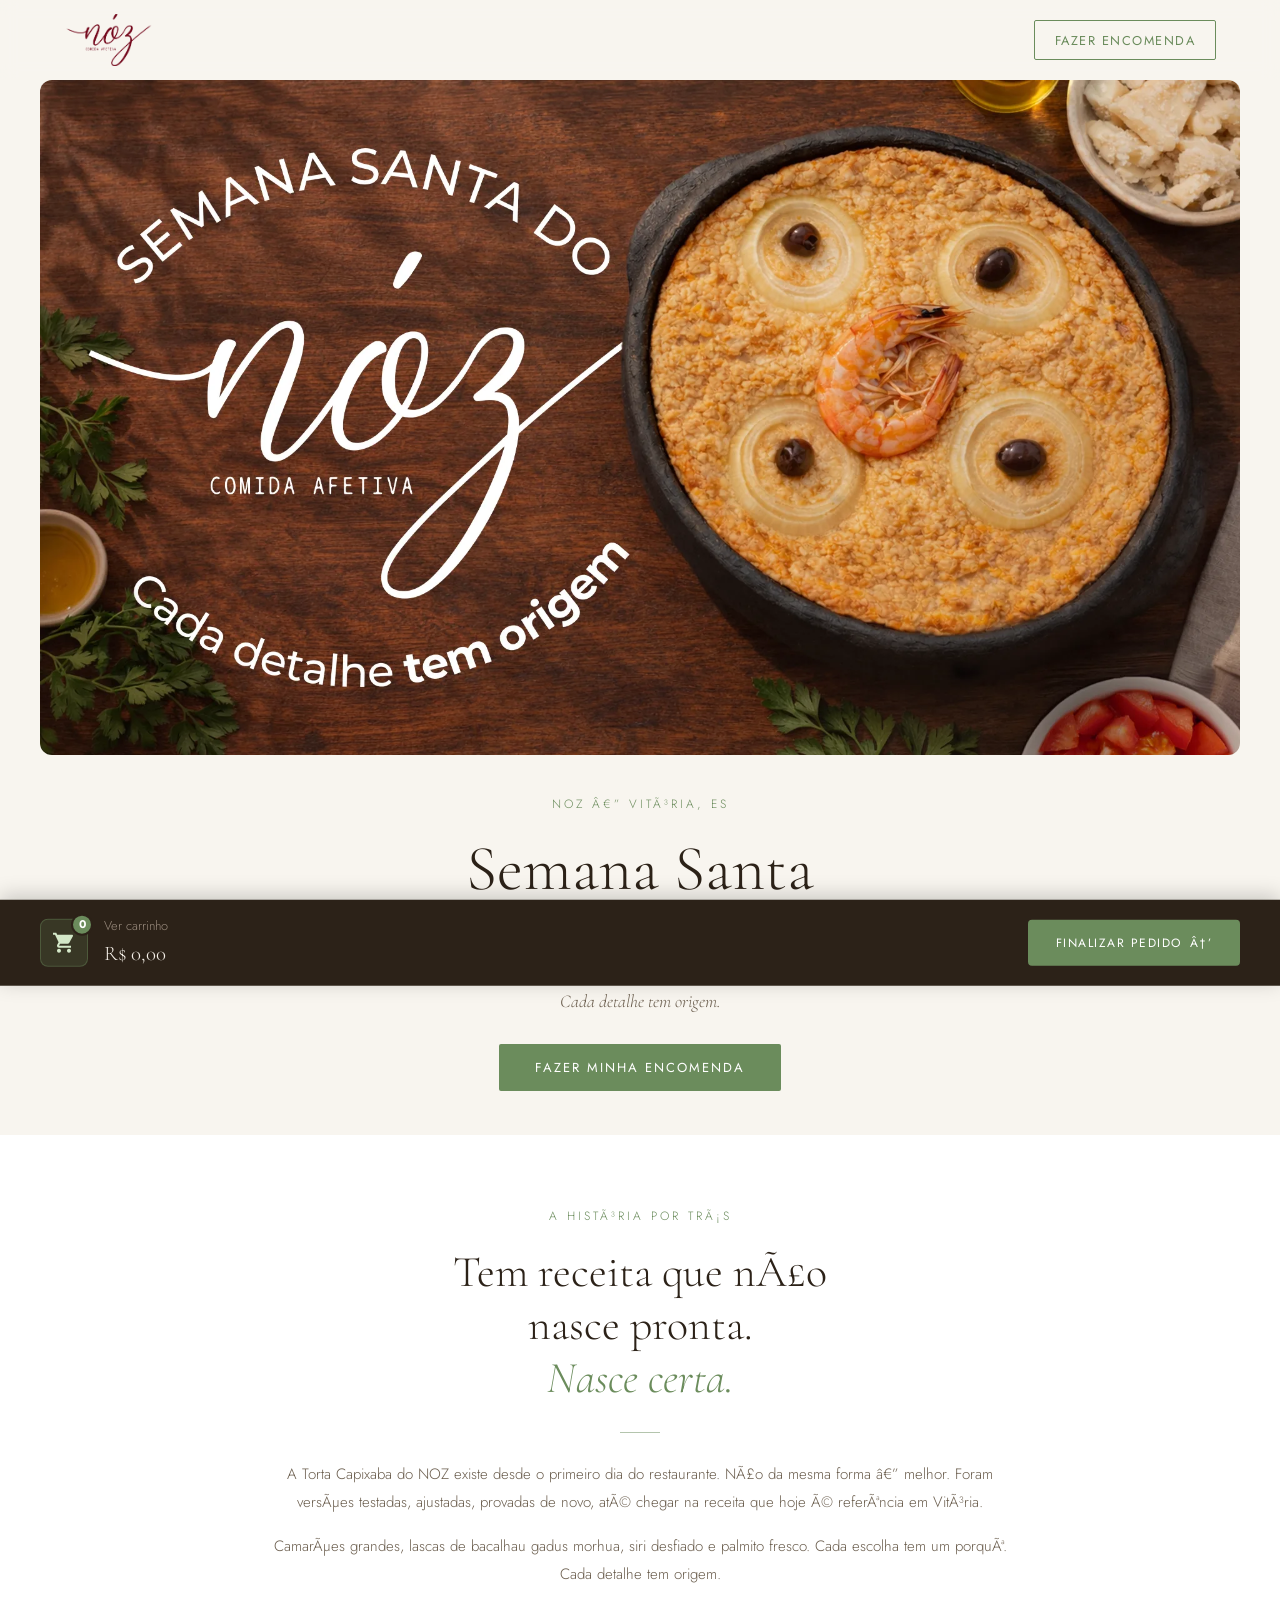
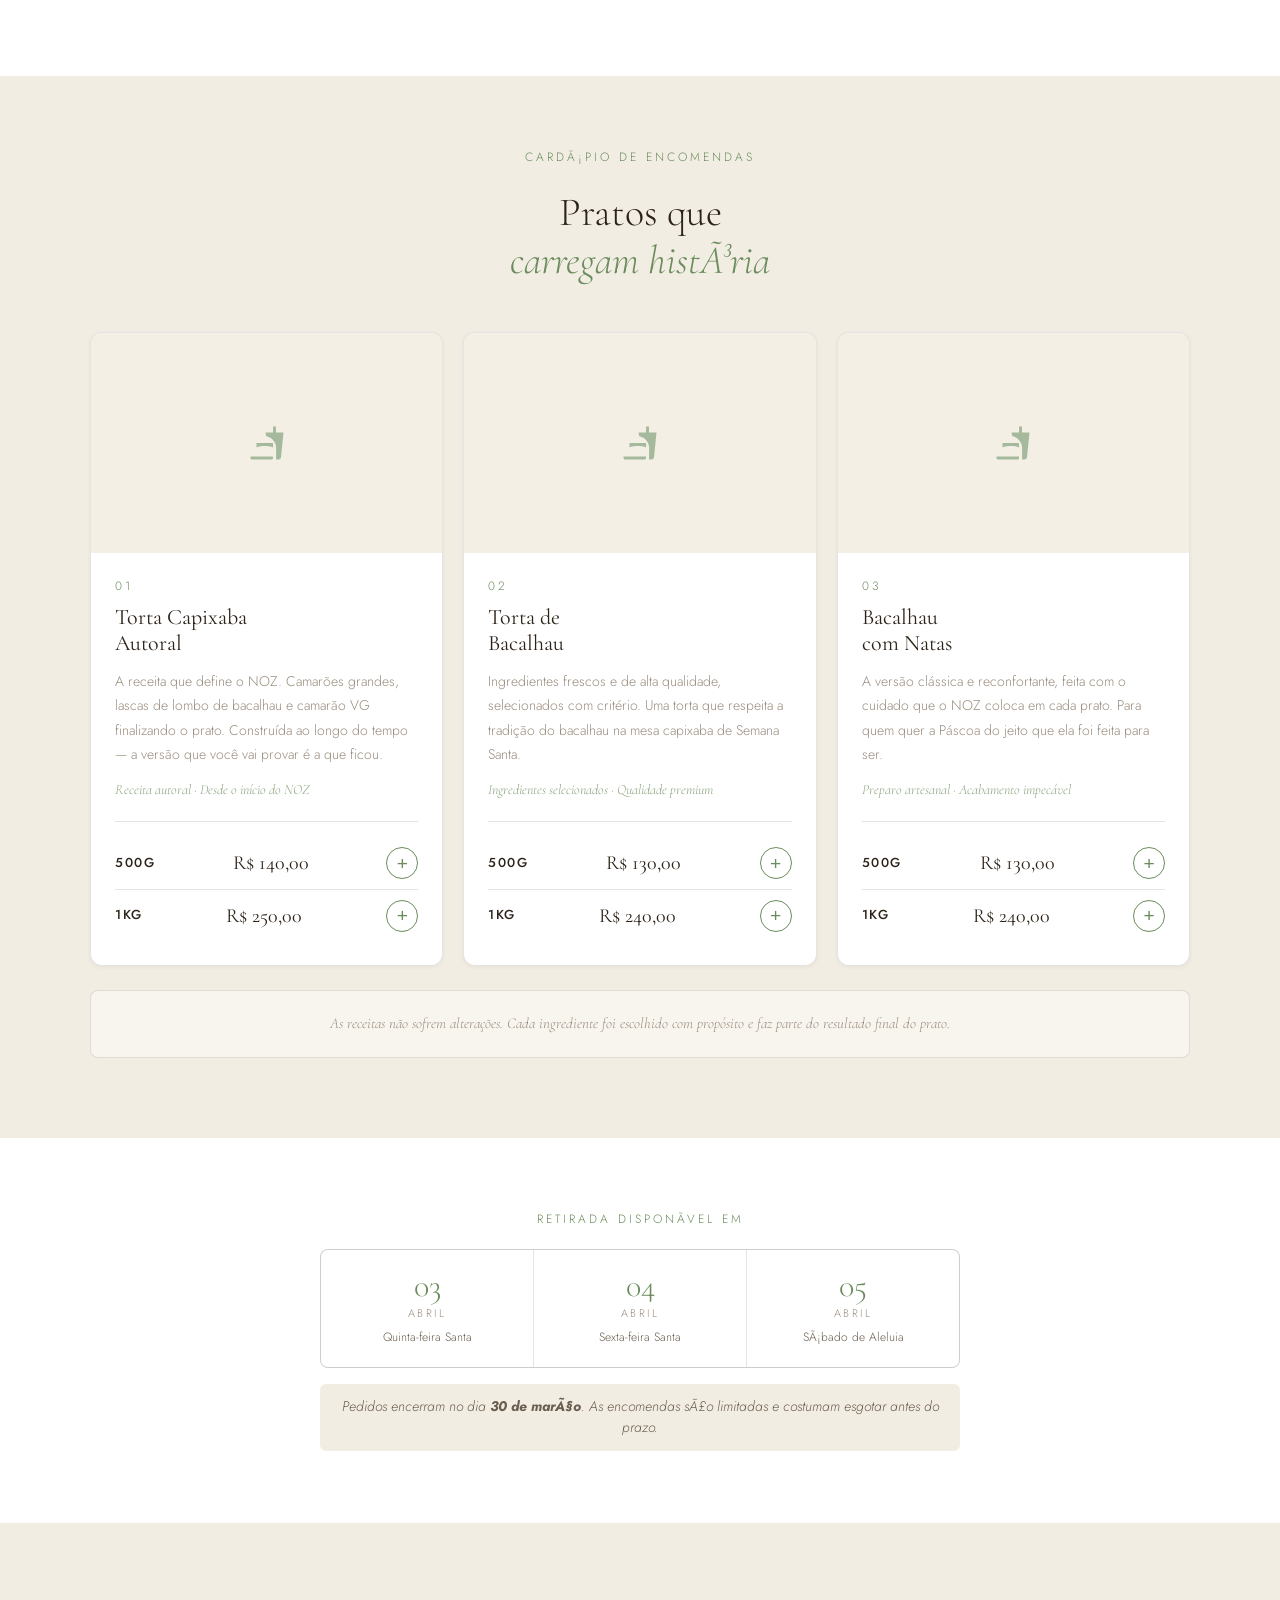
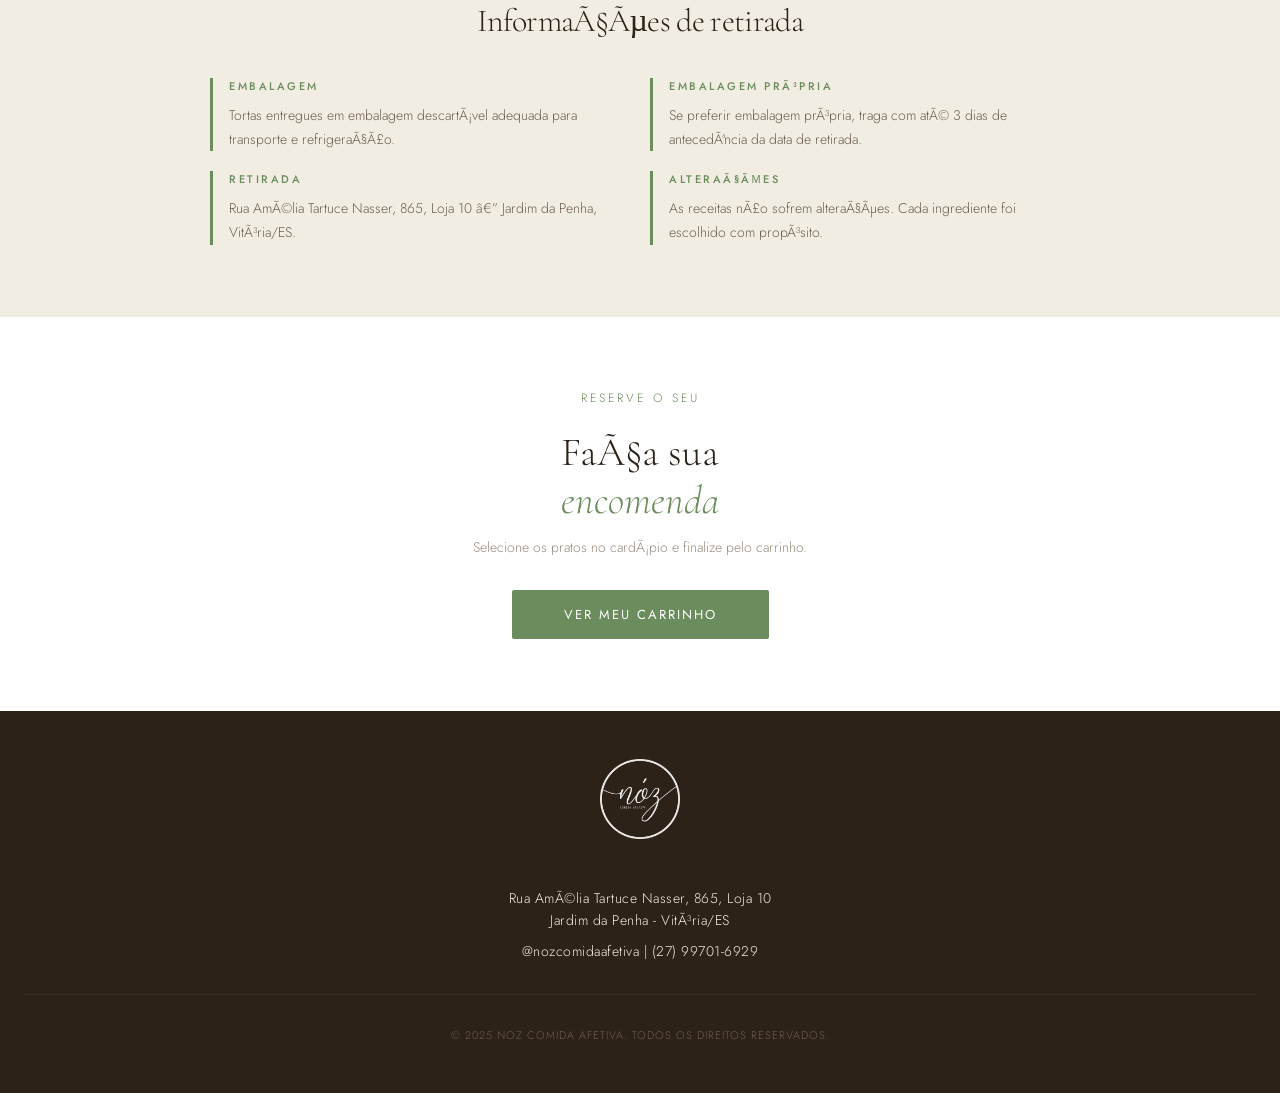
==== index.html @ f1eadc00 "style: amplia logo do rodapé e adiciona link pro whatsapp" ====
<!DOCTYPE html>
<html lang="pt-BR">

<head>
  <!-- Google Tag Manager -->
  <script>(function (w, d, s, l, i) {
      w[l] = w[l] || []; w[l].push({
        'gtm.start':
          new Date().getTime(), event: 'gtm.js'
      }); var f = d.getElementsByTagName(s)[0],
        j = d.createElement(s), dl = l != 'dataLayer' ? '&l=' + l : ''; j.async = true; j.src =
          'https://www.googletagmanager.com/gtm.js?id=' + i + dl; f.parentNode.insertBefore(j, f);
    })(window, document, 'script', 'dataLayer', 'GTM-M2TM3LP9');</script>
  <!-- End Google Tag Manager -->

  <!-- Google tag (gtag.js) -->
  <script async src="https://www.googletagmanager.com/gtag/js?id=G-BR3YMR3MLD"></script>
  <script>
    window.dataLayer = window.dataLayer || [];
    function gtag() { dataLayer.push(arguments); }
    gtag('js', new Date());

    gtag('config', 'G-BR3YMR3MLD');
  </script>

  <!-- Meta Pixel Code -->
  <script>
    !function (f, b, e, v, n, t, s) {
      if (f.fbq) return; n = f.fbq = function () {
        n.callMethod ?
          n.callMethod.apply(n, arguments) : n.queue.push(arguments)
      };
      if (!f._fbq) f._fbq = n; n.push = n; n.loaded = !0; n.version = '2.0';
      n.queue = []; t = b.createElement(e); t.async = !0;
      t.src = v; s = b.getElementsByTagName(e)[0];
      s.parentNode.insertBefore(t, s)
    }(window, document, 'script',
      'https://connect.facebook.net/en_US/fbevents.js');
    fbq('init', '1549972042823192');
    fbq('track', 'PageView');
  </script>
  <noscript><img height="1" width="1" style="display:none"
      src="https://www.facebook.com/tr?id=1549972042823192&ev=PageView&noscript=1" /></noscript>
  <!-- End Meta Pixel Code -->

  <meta charset="UTF-8">
  <meta name="viewport" content="width=device-width, initial-scale=1.0">
  <!-- Open Graph -->
  <meta property="og:title" content="Semana Santa 2026 | Noz Comida Afetiva">
  <meta property="og:description"
    content="Cada detalhe tem origem. Encomende os pratos de Semana Santa do NOZ. Retirada de 03 a 05 de abril.">
  <meta property="og:type" content="website">
  <!-- Favicon -->
  <link rel="icon" type="image/png" href="imagens/favicon.png">

  <!-- Google Fonts -->
  <link rel="preconnect" href="https://fonts.googleapis.com">
  <link rel="preconnect" href="https://fonts.gstatic.com" crossorigin>
  <link
    href="https://fonts.googleapis.com/css2?family=Cormorant+Garamond:ital,wght@0,300;0,400;0,500;1,300;1,400&family=Jost:wght@300;400;500&display=swap"
    rel="stylesheet">

  <!-- Styles -->
  <link rel="stylesheet" href="css/styles.css?v=20260225-2">
</head>

<body>
  <!-- Google Tag Manager (noscript) -->
  <noscript><iframe src="https://www.googletagmanager.com/ns.html?id=GTM-M2TM3LP9" height="0" width="0"
      style="display:none;visibility:hidden"></iframe></noscript>
  <!-- End Google Tag Manager (noscript) -->

  <!-- ============================================
       PÁGINA PRINCIPAL
  ============================================ -->
  <div id="mainPage">
    <!-- Header -->
    <header class="header">
      <div class="header-content">
        <img src="imagens/logo-noz-vinho.png" alt="Noz Comida Afetiva" class="logo-header">
        <button class="header-cta" onclick="smartCta()">Fazer encomenda</button>
      </div>
    </header>

    <!-- Hero -->
    <section class="hero">
      <div class="hero-inner">
        <div class="hero-bg"></div>
      </div>
    </section>

    <!-- Intro -->
    <section class="section-intro">
      <div class="section-intro-inner">
        <span class="section-label">NOZ — Vitória, ES</span>
        <h1 class="intro-title">Semana Santa<br><em>no Noz.</em></h1>
        <p class="intro-sub">Cada detalhe tem origem.</p>
        <button class="intro-cta" onclick="smartCta()">Fazer minha encomenda</button>
      </div>
    </section>

    <!-- Origem -->
    <section class="section-origem">
      <div class="section-origem-inner">
        <span class="section-label">A história por trás</span>
        <h2>Tem receita que não<br>nasce pronta.<br><em>Nasce certa.</em></h2>
        <div class="divider"></div>
        <p>A Torta Capixaba do NOZ existe desde o primeiro dia do restaurante. Não da mesma forma — melhor. Foram
          versões testadas, ajustadas, provadas de novo, até chegar na receita que hoje é referência em Vitória.</p>
        <p>Camarões grandes, lascas de bacalhau gadus morhua, siri desfiado e palmito fresco. Cada escolha tem um
          porquê. Cada detalhe tem origem.</p>
      </div>
    </section>

    <!-- Cardápio -->
    <section id="section-cardapio" class="section-cardapio">
      <div class="cardapio-header">
        <span class="section-label">Cardápio de encomendas</span>
        <h2>Pratos que<br><em>carregam história</em></h2>
      </div>
      <div id="cardapio">
        <!-- Conteúdo gerado via JavaScript -->
      </div>
    </section>

    <!-- Carrinho Flutuante -->
    <div class="cart-float" id="cartFloat">
      <div class="cart-float-content">
        <div class="cart-info">
          <div class="cart-icon">
            <svg xmlns="http://www.w3.org/2000/svg" viewBox="0 0 24 24">
              <path
                d="M7 18c-1.1 0-1.99.9-1.99 2S5.9 22 7 22s2-.9 2-2-.9-2-2-2zM1 2v2h2l3.6 7.59-1.35 2.45c-.16.28-.25.61-.25.96 0 1.1.9 2 2 2h12v-2H7.42c-.14 0-.25-.11-.25-.25l.03-.12.9-1.63h7.45c.75 0 1.41-.41 1.75-1.03l3.58-6.49c.08-.14.12-.31.12-.48 0-.55-.45-1-1-1H5.21l-.94-2H1zm16 16c-1.1 0-1.99.9-1.99 2s.89 2 1.99 2 2-.9 2-2-.9-2-2-2z" />
            </svg>
            <span class="cart-badge" id="cartCount">0</span>
          </div>
          <div class="cart-details">
            <small>Ver carrinho</small>
            <strong id="cartTotal">R$ 0,00</strong>
          </div>
        </div>
        <button class="cart-btn" onclick="openCart()">
          Finalizar pedido
          <span>→</span>
        </button>
      </div>
    </div>

    <!-- Datas -->
    <section class="section-datas">
      <div class="section-datas-inner">
        <span class="section-label">Retirada disponível em</span>
        <div class="datas-grid">
          <div class="data-item">
            <span class="data-dia">03</span>
            <span class="data-mes">Abril</span>
            <span class="data-nome">Quinta-feira Santa</span>
          </div>
          <div class="data-item">
            <span class="data-dia">04</span>
            <span class="data-mes">Abril</span>
            <span class="data-nome">Sexta-feira Santa</span>
          </div>
          <div class="data-item">
            <span class="data-dia">05</span>
            <span class="data-mes">Abril</span>
            <span class="data-nome">Sábado de Aleluia</span>
          </div>
        </div>
        <div class="escassez-box">
          <p>Pedidos encerram no dia <strong>30 de março</strong>. As encomendas são limitadas e costumam esgotar antes
            do prazo.</p>
        </div>
      </div>
    </section>

    <!-- Informações -->
    <section class="section-info">
      <h3>Informações de retirada</h3>
      <div class="info-items">
        <div class="info-item">
          <span class="label">Embalagem</span>
          <p>Tortas entregues em embalagem descartável adequada para transporte e refrigeração.</p>
        </div>
        <div class="info-item">
          <span class="label">Embalagem própria</span>
          <p>Se preferir embalagem própria, traga com até 3 dias de antecedência da data de retirada.</p>
        </div>
        <div class="info-item">
          <span class="label">Retirada</span>
          <p>Rua Amélia Tartuce Nasser, 865, Loja 10 — Jardim da Penha, Vitória/ES.</p>
        </div>
        <div class="info-item">
          <span class="label">Alterações</span>
          <p>As receitas não sofrem alterações. Cada ingrediente foi escolhido com propósito.</p>
        </div>
      </div>
    </section>

    <!-- Encomenda -->
    <section class="section-encomenda" id="encomendar">
      <span class="section-label">Reserve o seu</span>
      <h2>Faça sua<br><em>encomenda</em></h2>
      <p>Selecione os pratos no cardápio e finalize pelo carrinho.</p>
      <button class="btn-encomendar" onclick="openCart()">Ver meu carrinho</button>
    </section>

    <!-- Footer -->
    <footer class="footer">
      <img src="imagens/logo-noz-branco-rodape.webp" alt="Noz Comida Afetiva" class="footer-logo-img">
      <div class="footer-info">
        <p>Rua Amélia Tartuce Nasser, 865, Loja 10<br>Jardim da Penha - Vitória/ES</p>
        <p><a href="https://instagram.com/nozcomidaafetiva" target="_blank">@nozcomidaafetiva</a> | <a
            href="https://wa.me/5527997016929" target="_blank">(27) 99701-6929</a></p>
      </div>
      <p class="footer-copy">&copy; 2025 Noz Comida Afetiva. Todos os direitos reservados.</p>
    </footer>
  </div>

  <!-- ============================================
       MODAL DO CARRINHO
  ============================================ -->
  <div class="modal-overlay" id="modalOverlay" onclick="closeCart()"></div>
  <div class="modal" id="cartModal">
    <div class="modal-header">
      <h2>Seu Pedido</h2>
      <button class="close-btn" onclick="closeCart()">✕</button>
    </div>

    <div class="modal-body" id="cartBody">
      <!-- Conteúdo do carrinho -->
    </div>

    <div class="modal-footer" id="cartFooter">
      <!-- Resumo e botão de checkout -->
    </div>
  </div>

  <!-- ============================================
       PÁGINA DE CONFIRMAÇÃO
  ============================================ -->
  <div class="confirmation-page" id="confirmationPage">
    <div class="confirmation-header">
      <div class="confirmation-icon">
        <svg width="48" height="48" viewBox="0 0 24 24" fill="currentColor">
          <path d="M9 16.17L4.83 12L3.41 13.41L9 19L21 7L19.59 5.59L9 16.17Z" />
        </svg>
      </div>
      <h1>Pedido Recebido!</h1>
      <p class="order-number">Pedido <strong id="orderNumberDisplay">#NOZ-SS26-0001</strong></p>
    </div>

    <div class="confirmation-content">
      <!-- Resumo do pedido -->
      <div class="confirmation-card">
        <h2>
          <svg width="20" height="20" viewBox="0 0 24 24" fill="currentColor">
            <path
              d="M19 3H14.82C14.4 1.84 13.3 1 12 1S9.6 1.84 9.18 3H5C3.9 3 3 3.9 3 5V19C3 20.1 3.9 21 5 21H19C20.1 21 21 20.1 21 19V5C21 3.9 20.1 3 19 3M12 3C12.55 3 13 3.45 13 4S12.55 5 12 5 11 4.55 11 4 11.45 3 12 3M7 7H17V9H7V7M7 11H17V13H7V11M7 15H17V17H7V15Z" />
          </svg>
          Resumo do Pedido
        </h2>
        <div class="order-items" id="orderSummaryItems">
          <!-- Itens do pedido -->
        </div>
        <div class="order-totals" id="orderSummaryTotals">
          <!-- Totais -->
        </div>
      </div>

      <!-- PIX -->
      <div class="confirmation-card pix-section">
        <h2>
          <svg width="20" height="20" viewBox="0 0 24 24" fill="currentColor">
            <path
              d="M12 2C6.48 2 2 6.48 2 12S6.48 22 12 22 22 17.52 22 12 17.52 2 12 2M13.41 18.09V20H10.59V18.09C9.48 17.84 8.47 17.3 7.68 16.54L9.4 14.82C10.01 15.38 10.75 15.8 11.57 16.04V13.26L11.23 13.18C9.15 12.66 7.86 11.85 7.86 10.18C7.86 8.67 9.05 7.53 10.59 7.17V5.26H13.41V7.17C14.5 7.42 15.41 7.93 16.1 8.63L14.42 10.31C13.89 9.82 13.24 9.47 12.57 9.25V12.03L12.91 12.11C15.14 12.66 16.23 13.55 16.23 15.18C16.23 16.73 15.07 17.84 13.41 18.09M11.57 9.18V7.42C10.71 7.58 10.14 8.12 10.14 8.8C10.14 9.38 10.46 9.76 11.57 10.08V9.18M13.41 15.95V17.71C14.27 17.55 14.84 17.03 14.84 16.33C14.84 15.75 14.52 15.37 13.41 15.05V15.95Z" />
          </svg>
          Pagamento da Entrada (50%)
        </h2>
        <div class="pix-amount" id="pixAmount">R$ 0,00</div>

        <div class="pix-qrcode">
          <div class="pix-qrcode-placeholder">📱</div>
        </div>

        <div class="pix-copy">
          <label>PIX Copia e Cola:</label>
          <div class="pix-copy-input">
            <input type="text" id="pixCode" value="00020126580014br.gov.bcb.pix..." readonly>
            <button onclick="copyPix()">📋 Copiar</button>
          </div>
        </div>

        <div class="bank-details">
          <p><strong>Dados para transferência:</strong></p>
          <p>Chave PIX (CNPJ): 33.339.742/0001-03</p>
          <p>Noz Comida Afetiva</p>
        </div>
      </div>

      <!-- Próximos passos -->
      <div class="confirmation-card">
        <h2>
          <svg width="20" height="20" viewBox="0 0 24 24" fill="currentColor">
            <path
              d="M17 19H7V5H17M17 1H7C5.89 1 5 1.89 5 3V21C5 22.1 5.9 23 7 23H17C18.1 23 19 22.1 19 21V3C19 1.89 18.1 1 17 1M9 7H15V9H9V7M9 11H15V13H9V11Z" />
          </svg>
          Próximos Passos
        </h2>
        <div class="next-steps">
          <div class="step">
            <div class="step-number">1</div>
            <div class="step-text">Faça o PIX da entrada usando o QR Code ou código acima</div>
          </div>
          <div class="step">
            <div class="step-number">2</div>
            <div class="step-text">Envie o comprovante pelo WhatsApp</div>
          </div>
          <div class="step">
            <div class="step-number">3</div>
            <div class="step-text">Aguarde a confirmação da nossa equipe</div>
          </div>
        </div>

        <button class="whatsapp-btn" id="whatsappBtn">
          <span style="font-size: 1.5rem;">📲</span>
          Enviar comprovante via WhatsApp
        </button>
      </div>

      <!-- Contato -->
      <div class="confirmation-card">
        <h2>
          <svg width="20" height="20" viewBox="0 0 24 24" fill="currentColor">
            <path
              d="M10 19H13V22H10V19M12 2C17.5 2 22 6.5 22 12S17.5 22 12 22 2 17.5 2 12 6.5 2 12 2M12 4C10.1 4 8.4 4.6 7.1 5.7L8.5 7.1C9.5 6.4 10.7 6 12 6C15.3 6 18 8.7 18 12C18 13.9 17 15.5 15.5 16.3V18.4C18 17.3 20 14.8 20 12C20 7.6 16.4 4 12 4M12 8C9.8 8 8 9.8 8 12H10C10 10.9 10.9 10 12 10S14 10.9 14 12C14 13.1 13.1 14 12 14H11V17H13C14.1 17 15 16.1 15 15V14.8C15.6 14.4 16 13.7 16 13C16 11.3 14.7 10 13 10H12C10.9 10 10 10.9 10 12H12V13C12.6 13 13 12.6 13 12S12.6 11 12 11 11 11.4 11 12H9C9 10.3 10.3 9 12 9S15 10.3 15 12C15 12.8 14.6 13.4 14 13.8V14C14 14.6 13.6 15 13 15H12V16H13C13.6 16 14 15.6 14 15V14.2C15.2 13.6 16 12.4 16 11C16 9.3 14.7 8 13 8H12Z" />
          </svg>
          Dúvidas?
        </h2>
        <div class="contact-info">
          <div class="contact-row">
            <svg width="20" height="20" viewBox="0 0 24 24" fill="currentColor">
              <path
                d="M6.62 10.79C8.06 13.62 10.38 15.94 13.21 17.38L15.41 15.18C15.69 14.9 16.08 14.82 16.43 14.93C17.55 15.3 18.75 15.5 20 15.5C20.55 15.5 21 15.95 21 16.5V20C21 20.55 20.55 21 20 21C10.61 21 3 13.39 3 4C3 3.45 3.45 3 4 3H7.5C8.05 3 8.5 3.45 8.5 4C8.5 5.25 8.7 6.45 9.07 7.57C9.18 7.92 9.1 8.31 8.82 8.59L6.62 10.79Z" />
            </svg>
            <span>(27) 99701-6929</span>
          </div>
          <div class="contact-row">
            <svg width="20" height="20" viewBox="0 0 24 24" fill="currentColor">
              <path
                d="M12 2C8.13 2 5 5.13 5 9C5 14.25 12 22 12 22S19 14.25 19 9C19 5.13 15.87 2 12 2M12 11.5C10.62 11.5 9.5 10.38 9.5 9S10.62 6.5 12 6.5 14.5 7.62 14.5 9 13.38 11.5 12 11.5Z" />
            </svg>
            <span>Rua Amélia Tartuce Nasser, 865, Loja 10<br>Jardim da Penha - Vitória/ES</span>
          </div>
          <div class="contact-row">
            <svg width="20" height="20" viewBox="0 0 24 24" fill="currentColor">
              <path
                d="M7.8 2H16.2C19.4 2 22 4.6 22 7.8V16.2C22 17.7 21.4 19.1 20.3 20.2C19.2 21.3 17.8 22 16.2 22H7.8C4.6 22 2 19.4 2 16.2V7.8C2 6.3 2.6 4.9 3.7 3.8C4.8 2.7 6.2 2 7.8 2M7.6 4C6.6 4 5.6 4.4 4.9 5.1C4.2 5.8 3.8 6.8 3.8 7.8V16.2C3.8 18.4 5.6 20.2 7.8 20.2H16.2C17.2 20.2 18.2 19.8 18.9 19.1C19.6 18.4 20 17.4 20 16.4V7.8C20 5.6 18.2 3.8 16 3.8H7.6M17.25 5.5C17.9 5.5 18.5 6.1 18.5 6.75S17.9 8 17.25 8 16 7.4 16 6.75 16.6 5.5 17.25 5.5M12 7C14.8 7 17 9.2 17 12S14.8 17 12 17 7 14.8 7 12 9.2 7 12 7M12 9C11.2 9 10.5 9.3 9.9 9.9C9.3 10.5 9 11.2 9 12S9.3 13.5 9.9 14.1C10.5 14.7 11.2 15 12 15S13.5 14.7 14.1 14.1C14.7 13.5 15 12.8 15 12S14.7 10.5 14.1 9.9C13.5 9.3 12.8 9 12 9Z" />
            </svg>
            <span>@nozcomidaafetiva</span>
          </div>
        </div>
      </div>
    </div>
  </div>

  <!-- Toast notification -->
  <div class="toast" id="toast">Item adicionado!</div>

  <!-- Image Zoom Overlay -->
  <div class="image-zoom-overlay" id="imageZoomOverlay" onclick="closeImageZoom()">
    <img id="zoomedImage" src="" alt="Zoom">
  </div>

  <!-- Scripts -->
  <script src="js/cardapio.js?v=20260224-7"></script>
  <script src="js/tracking.js?v=20260224-7"></script>
  <script src="js/app.js?v=20260224-7"></script>

  <!-- Inicializar captura de UTMs -->
  <script>
    // Capturar UTMs na entrada do site
    if (typeof captureUTMs === 'function') {
      captureUTMs();
    }
  </script>
</body>

</html>
---- css/styles.css ----
/* ============================================
   VARIÁVEIS CSS
============================================ */
:root {
  /* Semana Santa 2026 — Tema Claro */
  --bg-principal: #F8F5EF;
  --bg-card: #FFFFFF;
  --bg-section: #F2EDE3;
  --text-dark: #2C2218;
  --text-medio: #6B5E4E;
  --text-leve: #9A8C7E;
  --sage: #6B8C5C;
  --sage-hover: #5A7A4B;
  --sage-claro: #E8F0E3;
  --borda: rgba(44, 34, 24, 0.12);
  --borda-sage: rgba(107, 140, 92, 0.3);

  /* Tipografia */
  --font-display: 'Cormorant Garamond', serif;
  --font-body: 'Jost', -apple-system, BlinkMacSystemFont, sans-serif;

  /* Sombras */
  --shadow-sm: 0 1px 4px rgba(44, 34, 24, 0.06);
  --shadow-md: 0 4px 16px rgba(44, 34, 24, 0.1);
  --shadow-lg: 0 8px 32px rgba(44, 34, 24, 0.14);

  /* Transições */
  --transition: all 0.25s ease;
}

/* ============================================
   RESET E BASE
============================================ */
* {
  margin: 0;
  padding: 0;
  box-sizing: border-box;
}

body {
  font-family: var(--font-body);
  background: var(--bg-principal);
  color: var(--text-dark);
  line-height: 1.6;
  min-height: 100vh;
  overflow-x: hidden;
  font-weight: 300;
}

/* ============================================
   HEADER
============================================ */
.header {
  position: sticky;
  top: 0;
  z-index: 100;
  background: rgba(248, 245, 239, 0.88);
  backdrop-filter: blur(8px);
  -webkit-backdrop-filter: blur(8px);
  border-bottom: none;
}

.header-content {
  max-width: 1200px;
  margin: 0 auto;
  padding: 0.875rem 1.5rem;
  display: flex;
  align-items: center;
  justify-content: space-between;
}

.logo-header {
  height: 52px;
  width: auto;
}

.header-cta {
  background: transparent;
  border: 1.5px solid var(--sage);
  color: var(--sage);
  padding: 0.6rem 1.25rem;
  font-family: var(--font-body);
  font-size: 0.8rem;
  font-weight: 400;
  letter-spacing: 1.5px;
  text-transform: uppercase;
  cursor: pointer;
  transition: var(--transition);
  border-radius: 2px;
}

.header-cta:hover {
  background: var(--sage);
  color: white;
}

/* ============================================
   HERO
============================================ */
.hero {
  padding: 0 1.5rem;
  background: var(--bg-principal);
}

.hero-inner {
  position: relative;
  max-width: 1200px;
  margin: 0 auto;
  aspect-ratio: 16 / 9;
  overflow: hidden;
  border-radius: 12px;
}

.hero-bg {
  position: absolute;
  inset: 0;
  background-image: url('../imagens/kv-hero.webp');
  background-size: cover;
  background-position: center center;
}

/* ============================================
   SEÇÃO INTRO
============================================ */
.section-intro {
  background: var(--bg-principal);
  padding: 40px 20px 44px;
  text-align: center;
}

.section-intro-inner {
  max-width: 600px;
  margin: 0 auto;
}

.intro-title {
  font-family: var(--font-display);
  font-size: clamp(36px, 9vw, 64px);
  font-weight: 300;
  line-height: 1.1;
  color: var(--text-dark);
  margin: 0.75rem 0;
}

.intro-title em {
  font-style: italic;
  color: var(--sage);
}

.intro-sub {
  font-family: var(--font-display);
  font-size: clamp(15px, 2.5vw, 18px);
  font-style: italic;
  color: var(--text-medio);
  margin-bottom: 1.75rem;
}

.intro-cta {
  display: inline-block;
  background: var(--sage);
  color: white;
  border: none;
  padding: 14px 36px;
  font-family: var(--font-body);
  font-size: 13px;
  font-weight: 400;
  letter-spacing: 2px;
  text-transform: uppercase;
  cursor: pointer;
  transition: var(--transition);
  border-radius: 2px;
}

.intro-cta:hover {
  background: var(--sage-hover);
  transform: translateY(-1px);
}

/* ============================================
   SEÇÃO ORIGEM
============================================ */
.section-origem {
  background: var(--bg-card);
  padding: 48px 20px;
}

.section-origem-inner {
  max-width: 760px;
  margin: 0 auto;
  text-align: center;
}

.section-label {
  display: block;
  font-size: 12px;
  letter-spacing: 3px;
  text-transform: uppercase;
  color: var(--sage);
  margin-bottom: 1.25rem;
}

.section-origem h2 {
  font-family: var(--font-display);
  font-size: clamp(28px, 4vw, 44px);
  font-weight: 300;
  line-height: 1.2;
  color: var(--text-dark);
  margin-bottom: 1.75rem;
}

.section-origem h2 em {
  font-style: italic;
  color: var(--sage);
}

.divider {
  width: 40px;
  height: 1px;
  background: var(--sage);
  margin: 0 auto 1.75rem;
  opacity: 0.5;
}

.section-origem p {
  font-size: 15px;
  line-height: 1.85;
  color: var(--text-medio);
  margin-bottom: 1rem;
}

/* ============================================
   SEÇÃO CARDÁPIO
============================================ */
.section-cardapio {
  background: var(--bg-section);
  padding: 48px 20px 60px;
}

.cardapio-header {
  text-align: center;
  margin-bottom: 3rem;
}

.cardapio-header h2 {
  font-family: var(--font-display);
  font-size: clamp(28px, 4vw, 40px);
  font-weight: 300;
  color: var(--text-dark);
  margin-top: 0.75rem;
  line-height: 1.2;
}

.cardapio-header h2 em {
  font-style: italic;
  color: var(--sage);
}

.pratos-grid {
  display: grid;
  grid-template-columns: 1fr;
  gap: 1.25rem;
  max-width: 1100px;
  margin: 0 auto;
}

@media (min-width: 640px) {
  .pratos-grid {
    grid-template-columns: repeat(auto-fit, minmax(280px, 1fr));
  }
}

/* Prato card */
.prato-card {
  background: var(--bg-card);
  border-radius: 12px;
  overflow: hidden;
  box-shadow: var(--shadow-sm);
  border: 1px solid var(--borda);
  transition: transform 0.3s cubic-bezier(0.25, 0.46, 0.45, 0.94), box-shadow 0.3s cubic-bezier(0.25, 0.46, 0.45, 0.94);
}

.prato-card:hover {
  transform: translateY(-4px) scale(1.01);
  box-shadow: var(--shadow-lg);
}

.prato-img-placeholder {
  width: 100%;
  height: 220px;
  background: #EDE5D4;
  display: flex;
  align-items: center;
  justify-content: center;
  color: var(--sage);
  opacity: 0.6;
}

.prato-body {
  padding: 1.5rem;
}

.prato-number {
  display: block;
  font-size: 12px;
  letter-spacing: 3px;
  text-transform: uppercase;
  color: var(--sage);
  margin-bottom: 0.5rem;
}

.prato-name {
  font-family: var(--font-display);
  font-size: 22px;
  font-weight: 400;
  color: var(--text-dark);
  line-height: 1.2;
  margin-bottom: 0.75rem;
}

.prato-desc {
  font-size: 14px;
  line-height: 1.75;
  color: var(--text-leve);
  margin-bottom: 0.75rem;
}

.prato-origem {
  display: block;
  font-family: var(--font-display);
  font-size: 14px;
  font-style: italic;
  color: var(--sage);
  opacity: 0.8;
}

.prato-opcoes {
  margin-top: 1.25rem;
  padding-top: 1rem;
  border-top: 1px solid var(--borda);
}

.prato-opcao {
  display: flex;
  align-items: center;
  justify-content: space-between;
  padding: 0.6rem 0;
  border-bottom: 1px solid var(--borda);
}

.prato-opcao:last-child {
  border-bottom: none;
}

.opcao-peso {
  font-size: 13px;
  letter-spacing: 1.5px;
  text-transform: uppercase;
  color: var(--text-dark);
  font-weight: 500;
}

.opcao-preco {
  font-family: var(--font-display);
  font-size: 20px;
  font-weight: 400;
  color: var(--text-dark);
  flex: 1;
  text-align: center;
}

/* Add-on arroz (inline no card) */
.prato-addon {
  padding: 0.875rem 1.5rem 1rem;
  border-top: 1px solid var(--borda);
  background: var(--bg-section);
  border-radius: 0 0 12px 12px;
}

.addon-row {
  display: flex;
  align-items: center;
  justify-content: space-between;
  gap: 0.75rem;
}

.addon-info {
  display: flex;
  flex-direction: column;
  gap: 2px;
}

.addon-nome {
  font-size: 12px;
  text-transform: uppercase;
  letter-spacing: 1.5px;
  color: var(--text-medio);
  font-weight: 500;
}

.addon-preco {
  font-family: var(--font-display);
  font-size: 16px;
  font-weight: 300;
  color: var(--text-dark);
}

/* Atenção card */
.atencao-card {
  max-width: 1100px;
  margin: 1.5rem auto 0;
  background: var(--bg-principal);
  border: 1px solid var(--borda);
  border-radius: 8px;
  padding: 1.25rem 1.75rem;
  text-align: center;
}

.atencao-card p {
  font-family: var(--font-display);
  font-size: 15px;
  font-style: italic;
  color: var(--text-leve);
  line-height: 1.7;
}

/* Botão adicionar */
.add-btn {
  width: 32px;
  height: 32px;
  border: 1.5px solid var(--sage);
  background: transparent;
  color: var(--sage);
  border-radius: 50%;
  font-size: 1.2rem;
  cursor: pointer;
  display: flex;
  align-items: center;
  justify-content: center;
  transition: transform 0.2s cubic-bezier(0.34, 1.56, 0.64, 1), background-color 0.2s ease, color 0.2s ease;
  line-height: 1;
  flex-shrink: 0;
}

.add-btn:active {
  transform: scale(0.9);
}

.add-btn:hover {
  background: var(--sage);
  color: white;
  transform: scale(1.1);
}

/* Controle de quantidade */
.quantity-control {
  display: flex;
  align-items: center;
  gap: 0.4rem;
  flex-shrink: 0;
}

.quantity-control button {
  width: 28px;
  height: 28px;
  border: 1.5px solid var(--sage);
  background: transparent;
  color: var(--sage);
  border-radius: 50%;
  font-size: 1rem;
  cursor: pointer;
  display: flex;
  align-items: center;
  justify-content: center;
  transition: transform 0.2s cubic-bezier(0.34, 1.56, 0.64, 1), background-color 0.2s ease, color 0.2s ease;
  line-height: 1;
}

.quantity-control button:active {
  transform: scale(0.85);
}

.quantity-control button:hover {
  background: var(--sage);
  color: white;
  transform: scale(1.1);
}

.quantity-control span {
  color: var(--text-dark);
  min-width: 24px;
  text-align: center;
  font-size: 0.95rem;
  font-weight: 500;
}

/* ============================================
   SCROLL REVEAL
============================================ */
.reveal {
  opacity: 0;
  transform: translateY(24px);
  transition: opacity 0.7s ease, transform 0.7s ease;
}

.reveal.visible {
  opacity: 1;
  transform: translateY(0);
}

/* ============================================
   SEÇÃO DATAS
============================================ */
.section-datas {
  background: var(--bg-card);
  padding: 36px 20px;
}

.section-datas-inner {
  max-width: 640px;
  margin: 0 auto;
  text-align: center;
}

.section-datas .section-label {
  margin-bottom: 1.25rem;
}

.datas-grid {
  display: flex;
  flex-direction: row;
  gap: 1px;
  background: var(--borda);
  border: 1px solid var(--borda);
  border-radius: 8px;
  overflow-x: auto;
  margin-bottom: 1rem;
  scrollbar-width: none;
  -ms-overflow-style: none;
  scroll-snap-type: x mandatory;
}

.datas-grid::-webkit-scrollbar {
  display: none;
}

.data-item {
  flex: 1;
  min-width: 130px;
  /* Crucial for swipe */
  scroll-snap-align: start;
  background: var(--bg-card);
  padding: 1.25rem 0.75rem;
  text-align: center;
  display: flex;
  flex-direction: column;
  align-items: center;
  gap: 3px;
}

.data-dia {
  font-family: var(--font-display);
  font-size: 32px;
  font-weight: 300;
  color: var(--sage);
  line-height: 1;
}

.data-mes {
  font-size: 11px;
  text-transform: uppercase;
  letter-spacing: 2.5px;
  color: var(--text-leve);
}

.data-nome {
  font-size: 12px;
  color: var(--text-medio);
  margin-top: 2px;
}

.escassez-box {
  background: var(--bg-section);
  border-radius: 6px;
  padding: 0.75rem 1.25rem;
}

.escassez-box p {
  font-size: 14px;
  font-style: italic;
  color: var(--text-medio);
  line-height: 1.55;
}

/* ============================================
   SEÇÃO INFORMAÇÕES
============================================ */
.section-info {
  background: var(--bg-section);
  padding: 48px 20px;
}

.section-info h3 {
  font-family: var(--font-display);
  font-size: clamp(22px, 3.5vw, 32px);
  font-weight: 300;
  letter-spacing: -0.02em;
  color: var(--text-dark);
  text-align: center;
  margin-bottom: 2rem;
}

.info-items {
  display: grid;
  grid-template-columns: repeat(2, 1fr);
  gap: 1.25rem;
  max-width: 860px;
  margin: 0 auto;
}

@media (max-width: 480px) {
  .info-items {
    grid-template-columns: 1fr;
  }
}

.info-item {
  padding-top: 0;
  padding-left: 1rem;
  border-top: none;
  border-left: 3px solid var(--sage);
}

.info-item .label {
  display: block;
  font-size: 11px;
  text-transform: uppercase;
  letter-spacing: 2.5px;
  color: var(--sage);
  font-weight: 500;
  margin-bottom: 0.5rem;
}

.info-item p {
  font-size: 14px;
  line-height: 1.7;
  color: var(--text-medio);
}

/* ============================================
   SEÇÃO ENCOMENDA
============================================ */
.section-encomenda {
  background: var(--bg-card);
  padding: 48px 20px;
  text-align: center;
}

.section-encomenda-inner {
  max-width: 560px;
  margin: 0 auto;
}

.section-encomenda h2 {
  font-family: var(--font-display);
  font-size: clamp(28px, 4vw, 40px);
  font-weight: 300;
  color: var(--text-dark);
  margin-top: 0.75rem;
  margin-bottom: 0.75rem;
  line-height: 1.2;
}

.section-encomenda h2 em {
  font-style: italic;
  color: var(--sage);
}

.section-encomenda p {
  font-size: 14px;
  color: var(--text-leve);
  margin-bottom: 2rem;
}

.btn-encomendar {
  background: var(--sage);
  color: white;
  border: none;
  padding: 15px 52px;
  font-family: var(--font-body);
  font-size: 13px;
  font-weight: 400;
  letter-spacing: 2px;
  text-transform: uppercase;
  cursor: pointer;
  transition: var(--transition);
  border-radius: 2px;
}

.btn-encomendar:hover {
  background: var(--sage-hover);
  transform: translateY(-1px);
}

/* ============================================
   FOOTER
============================================ */
.footer {
  background: #2C2218;
  padding: 3rem 1.5rem;
  text-align: center;
}

.footer-logo-img {
  height: 80px;
  width: auto;
  margin-bottom: 2.5rem;
  opacity: 0.9;
}

.footer-info {
  margin-bottom: 2rem;
}

.footer-info p {
  font-size: 14px;
  letter-spacing: 0.5px;
  text-transform: none;
  color: #F5F0E8;
  margin-bottom: 0.5rem;
  line-height: 1.6;
}

.footer-info a {
  color: #F5F0E8;
  text-decoration: none;
  transition: opacity 0.3s;
}

.footer-info a:hover {
  opacity: 0.7;
}

.footer-copy {
  font-size: 11px;
  letter-spacing: 1px;
  text-transform: uppercase;
  color: #6B5E4E;
  margin-top: 2rem;
  padding-top: 2rem;
  border-top: 1px solid rgba(255, 255, 255, 0.05);
}

/* ============================================
   CARRINHO FLUTUANTE
============================================ */
.cart-float {
  position: fixed;
  bottom: 0;
  left: 0;
  right: 0;
  background: #2C2218;
  padding: 1rem 1.5rem;
  box-shadow: 0 -4px 20px rgba(0, 0, 0, 0.2);
  transform: translateY(100%);
  transition: var(--transition);
  z-index: 1000;
}

.cart-float.visible {
  transform: translateY(0);
}

.cart-float-content {
  max-width: 1200px;
  margin: 0 auto;
  display: flex;
  align-items: center;
  justify-content: space-between;
  gap: 1rem;
}

.cart-info {
  display: flex;
  align-items: center;
  gap: 1rem;
}

.cart-icon {
  width: 48px;
  height: 48px;
  background: rgba(107, 140, 92, 0.2);
  border: 1px solid rgba(107, 140, 92, 0.4);
  border-radius: 8px;
  display: flex;
  align-items: center;
  justify-content: center;
  position: relative;
  transition: all 0.3s ease;
}

.cart-icon svg {
  width: 24px;
  height: 24px;
  fill: #D4E8C8;
}

.cart-badge {
  position: absolute;
  top: -6px;
  right: -6px;
  background: var(--sage);
  color: white;
  width: 22px;
  height: 22px;
  border-radius: 50%;
  font-size: 0.7rem;
  font-weight: 700;
  display: flex;
  align-items: center;
  justify-content: center;
  border: 2px solid #2C2218;
}

.cart-details {
  display: flex;
  flex-direction: column;
}

.cart-details small {
  color: #9A8C7E;
  font-size: 0.8rem;
}

.cart-details strong {
  font-size: 1.3rem;
  color: #F5F0E8;
  font-weight: 300;
  font-family: var(--font-display);
}

.cart-btn {
  background: var(--sage);
  color: white;
  border: none;
  padding: 0.875rem 1.75rem;
  border-radius: 4px;
  font-family: var(--font-body);
  font-size: 12px;
  font-weight: 400;
  cursor: pointer;
  transition: var(--transition);
  display: flex;
  align-items: center;
  gap: 0.5rem;
  text-transform: uppercase;
  letter-spacing: 1.5px;
  position: relative;
  z-index: 10;
  touch-action: manipulation;
  -webkit-tap-highlight-color: transparent;
  user-select: none;
}

.cart-btn:hover {
  background: var(--sage-hover);
  transform: translateY(-2px) scale(1.02);
  box-shadow: 0 4px 12px rgba(107, 140, 92, 0.3);
}

.cart-btn:active {
  transform: scale(0.98);
}

.cart-btn * {
  pointer-events: none;
}

/* ============================================
   MODAL DO CARRINHO
============================================ */
.modal-overlay {
  position: fixed;
  top: 0;
  left: 0;
  right: 0;
  bottom: 0;
  background: rgba(0, 0, 0, 0.5);
  z-index: 2000;
  opacity: 0;
  visibility: hidden;
  transition: var(--transition);
}

.modal-overlay.visible {
  opacity: 1;
  visibility: visible;
}

.modal {
  position: fixed;
  top: 0;
  right: 0;
  bottom: 0;
  width: 100%;
  max-width: 550px;
  background: var(--bg-card);
  z-index: 2001;
  transform: translateX(100%);
  transition: transform 0.3s ease;
  display: flex;
  flex-direction: column;
  overflow: hidden;
}

.modal.visible {
  transform: translateX(0);
}

.modal-header {
  padding: 1.25rem 1.5rem;
  border-bottom: 1px solid var(--borda);
  display: flex;
  align-items: center;
  justify-content: space-between;
  background: var(--bg-card);
}

.modal-header h2 {
  font-family: var(--font-display);
  font-size: 1.5rem;
  color: var(--text-dark);
  font-weight: 300;
}

.close-btn {
  width: 40px;
  height: 40px;
  border: 1px solid var(--borda);
  background: transparent;
  border-radius: 50%;
  font-size: 1.2rem;
  cursor: pointer;
  display: flex;
  align-items: center;
  justify-content: center;
  transition: var(--transition);
  color: var(--text-medio);
}

.close-btn:hover {
  background: var(--bg-section);
  transform: rotate(90deg);
}

.modal-body {
  flex: 1;
  overflow-y: auto;
  padding: 1.5rem;
}

.cart-empty {
  text-align: center;
  padding: 4rem 1rem;
  color: var(--text-leve);
}

.cart-empty-icon {
  font-size: 4rem;
  margin-bottom: 1rem;
  opacity: 0.3;
}

.cart-empty p {
  font-size: 1rem;
  margin-bottom: 0.5rem;
}

.cart-item {
  display: flex;
  gap: 1rem;
  padding: 1rem;
  background: var(--bg-section);
  border-radius: 8px;
  margin-bottom: 0.75rem;
  border: 1px solid var(--borda);
}

.cart-item-image-container {
  width: 72px;
  height: 72px;
  border-radius: 6px;
  overflow: hidden;
  background: #EDE5D4;
  flex-shrink: 0;
}

.cart-item-image {
  width: 100%;
  height: 100%;
  object-fit: cover;
}

.cart-item-placeholder {
  width: 100%;
  height: 100%;
  display: flex;
  align-items: center;
  justify-content: center;
  font-size: 1.75rem;
  color: var(--sage);
  opacity: 0.5;
}

.cart-item-info {
  flex: 1;
  display: flex;
  flex-direction: column;
  gap: 0.25rem;
}

.cart-item-name {
  font-weight: 500;
  font-size: 0.95rem;
  color: var(--text-dark);
}

.cart-item-weight {
  font-size: 0.8rem;
  color: var(--text-leve);
}

.cart-item-price {
  font-family: var(--font-display);
  font-weight: 400;
  color: var(--sage);
  font-size: 1.05rem;
}

.cart-item-controls {
  display: flex;
  flex-direction: column;
  align-items: flex-end;
  justify-content: space-between;
  gap: 0.5rem;
}

.remove-btn {
  background: none;
  border: none;
  color: var(--text-leve);
  cursor: pointer;
  padding: 0.25rem;
  font-size: 1.1rem;
  transition: var(--transition);
}

.remove-btn:hover {
  color: #e74c3c;
  transform: scale(1.1);
}

/* Date picker */
.date-picker-section {
  background: var(--bg-section);
  padding: 1.25rem;
  border-radius: 8px;
  margin-bottom: 1.5rem;
  border: 1px solid var(--borda);
}

.date-picker-section label {
  display: block;
  font-size: 0.85rem;
  font-weight: 500;
  margin-bottom: 1rem;
  color: var(--text-dark);
  letter-spacing: 0.5px;
}

.date-picker-section .date-options {
  display: flex;
  gap: 0.75rem;
  overflow-x: auto;
  padding-bottom: 0.5rem;
  /* Space for scrollbar */
  scrollbar-width: none;
  /* Firefox */
  -ms-overflow-style: none;
  /* IE/Edge */
  scroll-snap-type: x mandatory;
}

.date-picker-section .date-options::-webkit-scrollbar {
  display: none;
  /* Chrome/Safari */
}

.date-option {
  flex: 1;
  min-width: 140px;
  /* Essential for mobile swipe */
  scroll-snap-align: start;
  padding: 1rem 0.75rem;
  border: 1.5px solid var(--borda);
  border-radius: 8px;
  background: var(--bg-card);
  cursor: pointer;
  text-align: center;
  transition: var(--transition);
  color: var(--text-dark);
}

.date-option:hover {
  border-color: var(--sage);
}

.date-option.selected {
  border-color: var(--sage);
  background: var(--sage);
  color: white;
}

.date-option strong {
  display: block;
  font-family: var(--font-display);
  font-size: 1.2rem;
  font-weight: 300;
  margin-bottom: 0.2rem;
}

.date-option span {
  font-size: 0.8rem;
  opacity: 0.85;
}

/* Form */
.form-section {
  margin-top: 1.5rem;
}

.form-section h3 {
  font-family: var(--font-display);
  font-size: 1.25rem;
  margin-bottom: 1.25rem;
  color: var(--text-dark);
  font-weight: 300;
}

.form-group {
  margin-bottom: 1.1rem;
}

.form-group label {
  display: block;
  font-size: 0.8rem;
  font-weight: 500;
  margin-bottom: 0.4rem;
  color: var(--text-medio);
  letter-spacing: 0.5px;
  text-transform: uppercase;
}

.form-group input,
.form-group textarea {
  width: 100%;
  padding: 0.875rem 1rem;
  border: 1.5px solid var(--borda);
  border-radius: 6px;
  font-family: var(--font-body);
  font-size: 1rem;
  transition: var(--transition);
  background: var(--bg-card);
  color: var(--text-dark);
}

.form-group input:focus,
.form-group textarea:focus {
  outline: none;
  border-color: var(--sage);
  box-shadow: 0 0 0 3px var(--sage-claro);
}

.form-group textarea {
  resize: vertical;
  min-height: 90px;
}

.modal-footer {
  padding: 1.25rem 1.5rem;
  border-top: 1px solid var(--borda);
  background: var(--bg-card);
}

.cart-summary {
  margin-bottom: 1.25rem;
}

.cart-summary-row {
  display: flex;
  justify-content: space-between;
  margin-bottom: 0.6rem;
  font-size: 0.95rem;
  color: var(--text-dark);
}

.cart-summary-row.total {
  font-size: 1.15rem;
  font-weight: 500;
  font-family: var(--font-display);
}

.cart-summary-row.highlight {
  color: var(--sage);
  background: var(--sage-claro);
  padding: 0.6rem 0.75rem;
  border-radius: 6px;
  margin-top: 0.5rem;
}

.checkout-btn {
  width: 100%;
  background: var(--sage);
  color: white;
  border: none;
  padding: 1.1rem;
  border-radius: 6px;
  font-family: var(--font-body);
  font-size: 13px;
  font-weight: 400;
  cursor: pointer;
  transition: var(--transition);
  display: flex;
  align-items: center;
  justify-content: center;
  gap: 0.5rem;
  text-transform: uppercase;
  letter-spacing: 1.5px;
  position: relative;
  z-index: 10;
  touch-action: manipulation;
  -webkit-tap-highlight-color: transparent;
  user-select: none;
}

.checkout-btn:hover:not(:disabled) {
  background: var(--sage-hover);
  transform: translateY(-2px) scale(1.02);
  box-shadow: 0 4px 12px rgba(107, 140, 92, 0.3);
}

.checkout-btn:active:not(:disabled) {
  transform: scale(0.98);
}

.checkout-btn:disabled {
  background: #C8C0B8;
  cursor: not-allowed;
  transform: none;
}

/* ============================================
   PÁGINA DE CONFIRMAÇÃO
============================================ */
.confirmation-page {
  display: none;
  min-height: 100vh;
  background: var(--bg-principal);
  opacity: 0;
  transition: opacity 0.3s ease;
}

.confirmation-page.visible {
  display: block;
}

#mainPage {
  transition: opacity 0.3s ease;
}

.confirmation-header {
  background: #3A7D44;
  color: white;
  padding: 3rem 1.5rem;
  text-align: center;
}

.confirmation-icon {
  width: 72px;
  height: 72px;
  background: rgba(255, 255, 255, 0.2);
  border-radius: 50%;
  display: flex;
  align-items: center;
  justify-content: center;
  margin: 0 auto 1.25rem;
}

.confirmation-header h1 {
  font-family: var(--font-display);
  font-size: 2rem;
  margin-bottom: 0.5rem;
  font-weight: 300;
}

.order-number {
  font-size: 1rem;
  opacity: 0.9;
}

.confirmation-content {
  max-width: 650px;
  margin: 0 auto;
  padding: 2rem 1.5rem;
}

.confirmation-card {
  background: var(--bg-card);
  border-radius: 12px;
  padding: 1.75rem;
  margin-bottom: 1.25rem;
  box-shadow: var(--shadow-sm);
  border: 1px solid var(--borda);
}

.confirmation-card h2 {
  font-family: var(--font-display);
  font-size: 1.2rem;
  color: var(--text-dark);
  margin-bottom: 1.25rem;
  padding-bottom: 0.875rem;
  border-bottom: 1px solid var(--borda);
  font-weight: 400;
  display: flex;
  align-items: center;
  gap: 0.5rem;
}

.confirmation-card h2 svg {
  fill: var(--sage);
}

.order-items {
  margin-bottom: 1rem;
}

.order-item {
  display: flex;
  justify-content: space-between;
  padding: 0.6rem 0;
  border-bottom: 1px dashed var(--borda);
  font-size: 0.9rem;
  color: var(--text-dark);
}

.order-item:last-child {
  border-bottom: none;
}

.order-totals {
  padding-top: 1rem;
  border-top: 1px solid var(--borda);
}

.order-totals .total-row {
  display: flex;
  justify-content: space-between;
  margin-bottom: 0.4rem;
  color: var(--text-dark);
  font-size: 0.9rem;
}

.order-totals .total-row.big {
  font-size: 1.1rem;
  font-weight: 500;
  font-family: var(--font-display);
}

.order-totals .total-row.highlight {
  background: var(--sage-claro);
  padding: 0.6rem 0.75rem;
  border-radius: 6px;
  margin-top: 0.5rem;
  color: var(--sage-hover);
  font-weight: 500;
}

/* PIX */
.pix-section {
  text-align: center;
}

.pix-amount {
  font-family: var(--font-display);
  font-size: 2.5rem;
  font-weight: 300;
  color: var(--text-dark);
  margin-bottom: 1.5rem;
}

.pix-qrcode {
  background: white;
  padding: 1.5rem;
  border-radius: 8px;
  display: inline-block;
  margin-bottom: 1.25rem;
  border: 1px solid var(--borda);
}

.pix-qrcode-placeholder {
  width: 200px;
  height: 200px;
  background: white;
  display: flex;
  align-items: center;
  justify-content: center;
  font-size: 5rem;
  color: var(--text-leve);
}

.pix-qrcode img {
  width: 200px;
  height: 200px;
}

.pix-copy {
  background: var(--bg-section);
  padding: 1rem;
  border-radius: 8px;
  margin-bottom: 1rem;
}

.pix-copy label {
  display: block;
  font-size: 0.8rem;
  color: var(--text-leve);
  margin-bottom: 0.5rem;
}

.pix-copy-input {
  display: flex;
  gap: 0.5rem;
}

.pix-copy-input input {
  flex: 1;
  padding: 0.65rem 0.75rem;
  border: 1px solid var(--borda);
  border-radius: 6px;
  font-family: monospace;
  font-size: 0.8rem;
  background: var(--bg-card);
  color: var(--text-dark);
}

.pix-copy-input button {
  padding: 0.65rem 1rem;
  background: var(--sage);
  color: white;
  border: none;
  border-radius: 6px;
  cursor: pointer;
  font-size: 0.85rem;
  transition: var(--transition);
}

.pix-copy-input button:hover {
  background: var(--sage-hover);
}

.bank-details {
  text-align: left;
  font-size: 0.875rem;
  line-height: 1.7;
  color: var(--text-medio);
}

.bank-details strong {
  color: var(--text-dark);
}

/* Próximos passos */
.next-steps {
  counter-reset: step;
}

.step {
  display: flex;
  gap: 1rem;
  margin-bottom: 0.875rem;
}

.step-number {
  width: 30px;
  height: 30px;
  background: var(--sage-claro);
  border: 1.5px solid var(--sage);
  color: var(--sage);
  border-radius: 50%;
  display: flex;
  align-items: center;
  justify-content: center;
  font-weight: 600;
  font-size: 0.85rem;
  flex-shrink: 0;
}

.step-text {
  padding-top: 0.2rem;
  font-size: 0.9rem;
  color: var(--text-dark);
}

.whatsapp-btn {
  width: 100%;
  background: #25D366;
  color: white;
  border: none;
  padding: 1rem;
  border-radius: 6px;
  font-family: var(--font-body);
  font-size: 1rem;
  cursor: pointer;
  display: flex;
  align-items: center;
  justify-content: center;
  gap: 0.75rem;
  transition: var(--transition);
  margin-top: 1rem;
}

.whatsapp-btn:hover {
  background: #128C7E;
}

.contact-info {
  display: flex;
  flex-direction: column;
  gap: 0.75rem;
}

.contact-row {
  display: flex;
  align-items: center;
  gap: 0.75rem;
  font-size: 0.9rem;
  color: var(--text-dark);
}

.contact-row svg {
  fill: var(--sage);
  flex-shrink: 0;
}

/* ============================================
   IMAGE ZOOM
============================================ */
.image-zoom-overlay {
  position: fixed;
  top: 0;
  left: 0;
  right: 0;
  bottom: 0;
  background: rgba(0, 0, 0, 0.92);
  z-index: 3000;
  display: none;
  align-items: center;
  justify-content: center;
  cursor: zoom-out;
  padding: 2rem;
}

.image-zoom-overlay.visible {
  display: flex;
}

.image-zoom-overlay img {
  max-width: 100%;
  max-height: 100%;
  object-fit: contain;
  border-radius: 4px;
}

/* ============================================
   TOAST
============================================ */
.toast {
  position: fixed;
  bottom: 100px;
  left: 50%;
  transform: translateX(-50%) translateY(100px);
  background: #2C2218;
  color: #D4E8C8;
  padding: 0.875rem 1.5rem;
  border-radius: 50px;
  font-size: 0.9rem;
  opacity: 0;
  transition: all 0.3s ease;
  z-index: 3000;
  white-space: nowrap;
}

.toast.visible {
  transform: translateX(-50%) translateY(0);
  opacity: 1;
}

/* ============================================
   ANIMAÇÕES
============================================ */
@keyframes fadeIn {
  from {
    opacity: 0;
  }

  to {
    opacity: 1;
  }
}

@keyframes cartPulse {
  0% {
    transform: scale(1);
  }

  50% {
    transform: scale(1.03);
  }

  100% {
    transform: scale(1);
  }
}

.pulse-animation .cart-icon {
  animation: cartPulse 0.4s cubic-bezier(0.25, 0.46, 0.45, 0.94);
  background: rgba(107, 140, 92, 0.4);
  /* Highlight state */
  border-color: var(--sage);
}

/* ============================================
   RESPONSIVIDADE
============================================ */
@media (min-width: 768px) {

  .section-origem,
  .section-cardapio,
  .section-datas,
  .section-info,
  .section-encomenda {
    padding-top: 72px;
    padding-bottom: 72px;
    padding-left: 24px;
    padding-right: 24px;
  }

  .section-cardapio {
    padding-bottom: 80px;
  }
}

@media (max-width: 600px) {

  /* Allow swiping in datas-grid instead of stacking vertically */
  .datas-grid {
    display: flex;
    flex-direction: row;
    overflow-x: auto;
    gap: 1px;
    padding-bottom: 0.5rem;
  }

  .cart-float {
    padding: 0.875rem 1rem 1rem;
  }

  .cart-float-content {
    flex-wrap: wrap;
    gap: 0.75rem;
  }

  .cart-info {
    flex: 1;
    min-width: 100%;
  }

  .cart-btn {
    width: 100%;
    justify-content: center;
    min-height: 52px;
    z-index: 20;
    position: relative;
  }

  .modal {
    max-width: 100%;
  }

  .modal-footer {
    padding: 1rem;
  }

  .date-picker-section .date-options {
    gap: 0.5rem;
  }

  .date-option {
    padding: 0.75rem 0.4rem;
  }

  .date-option strong {
    font-size: 1.1rem;
  }

  .date-option span {
    font-size: 0.7rem;
  }

  .confirmation-header h1 {
    font-size: 1.5rem;
  }

  .pix-qrcode-placeholder,
  .pix-qrcode img {
    width: 160px;
    height: 160px;
  }

  .header-content {
    padding: 0.75rem 1rem;
  }
}
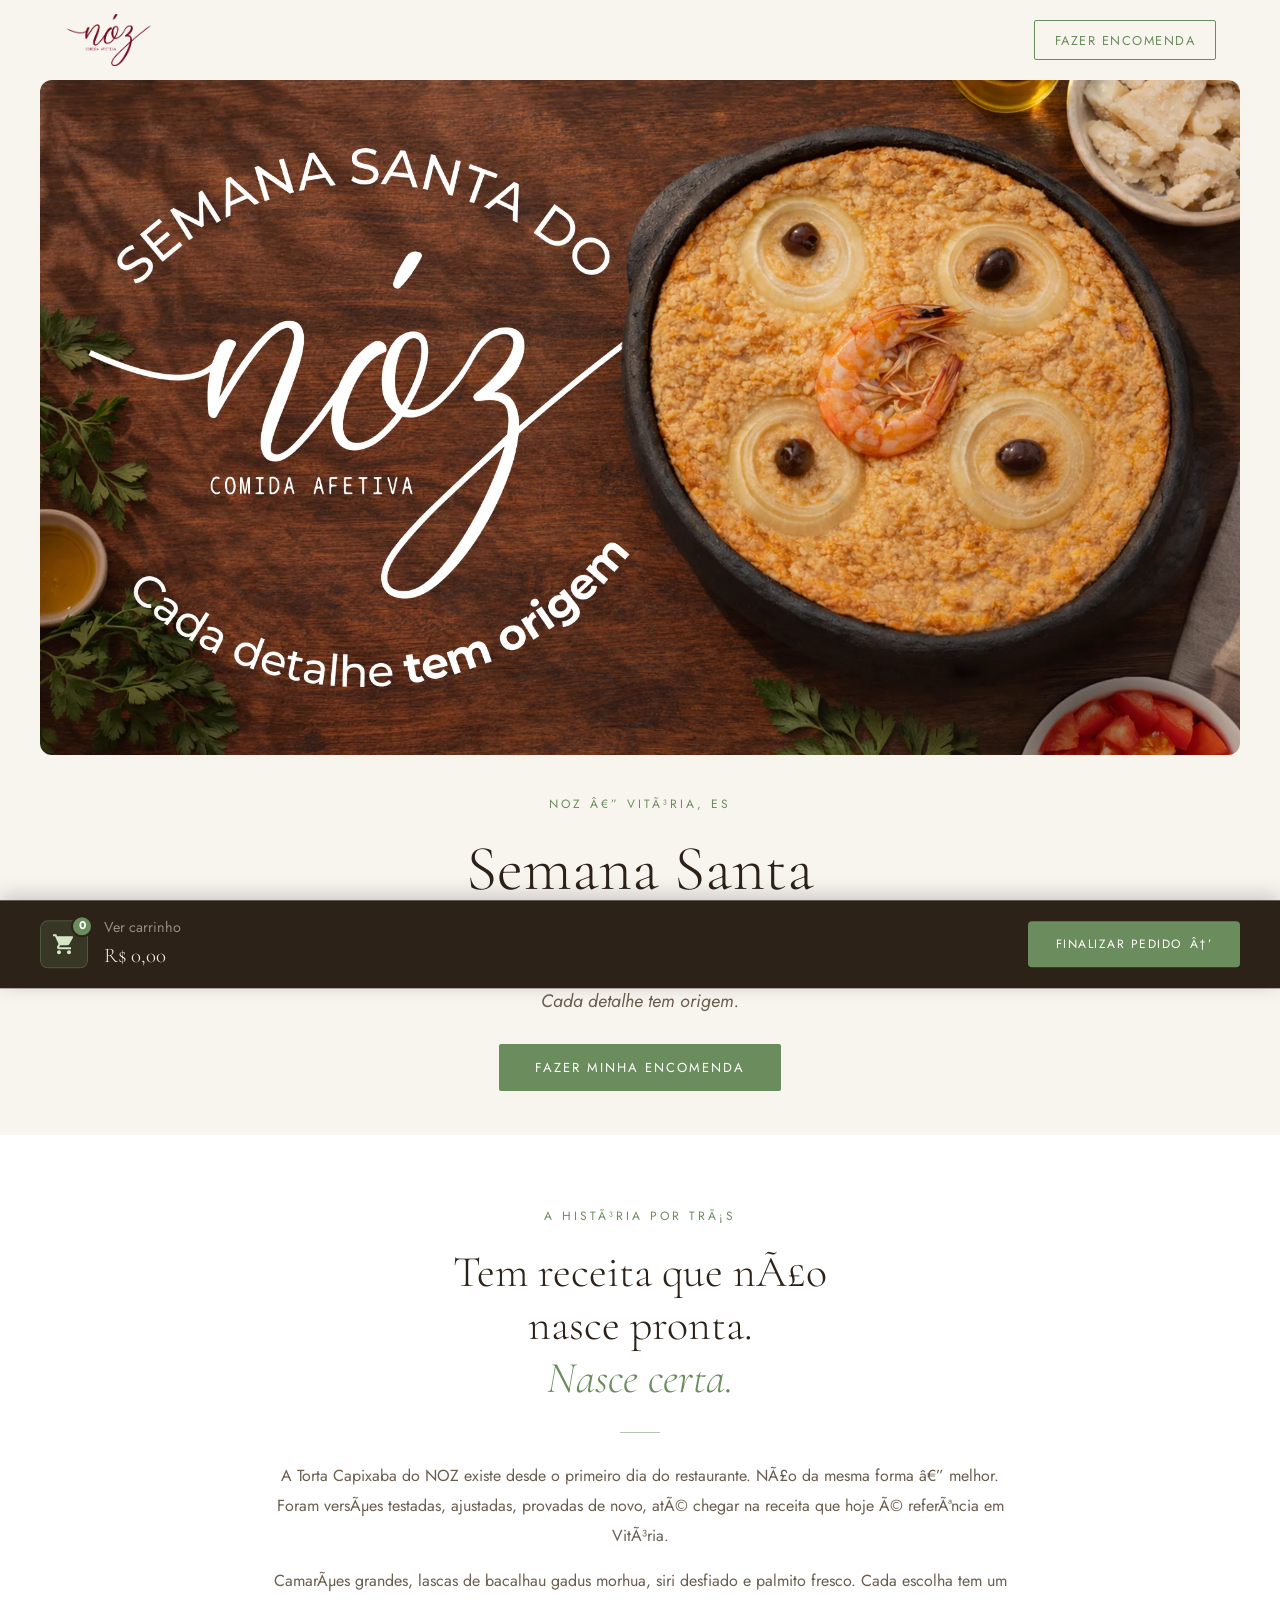
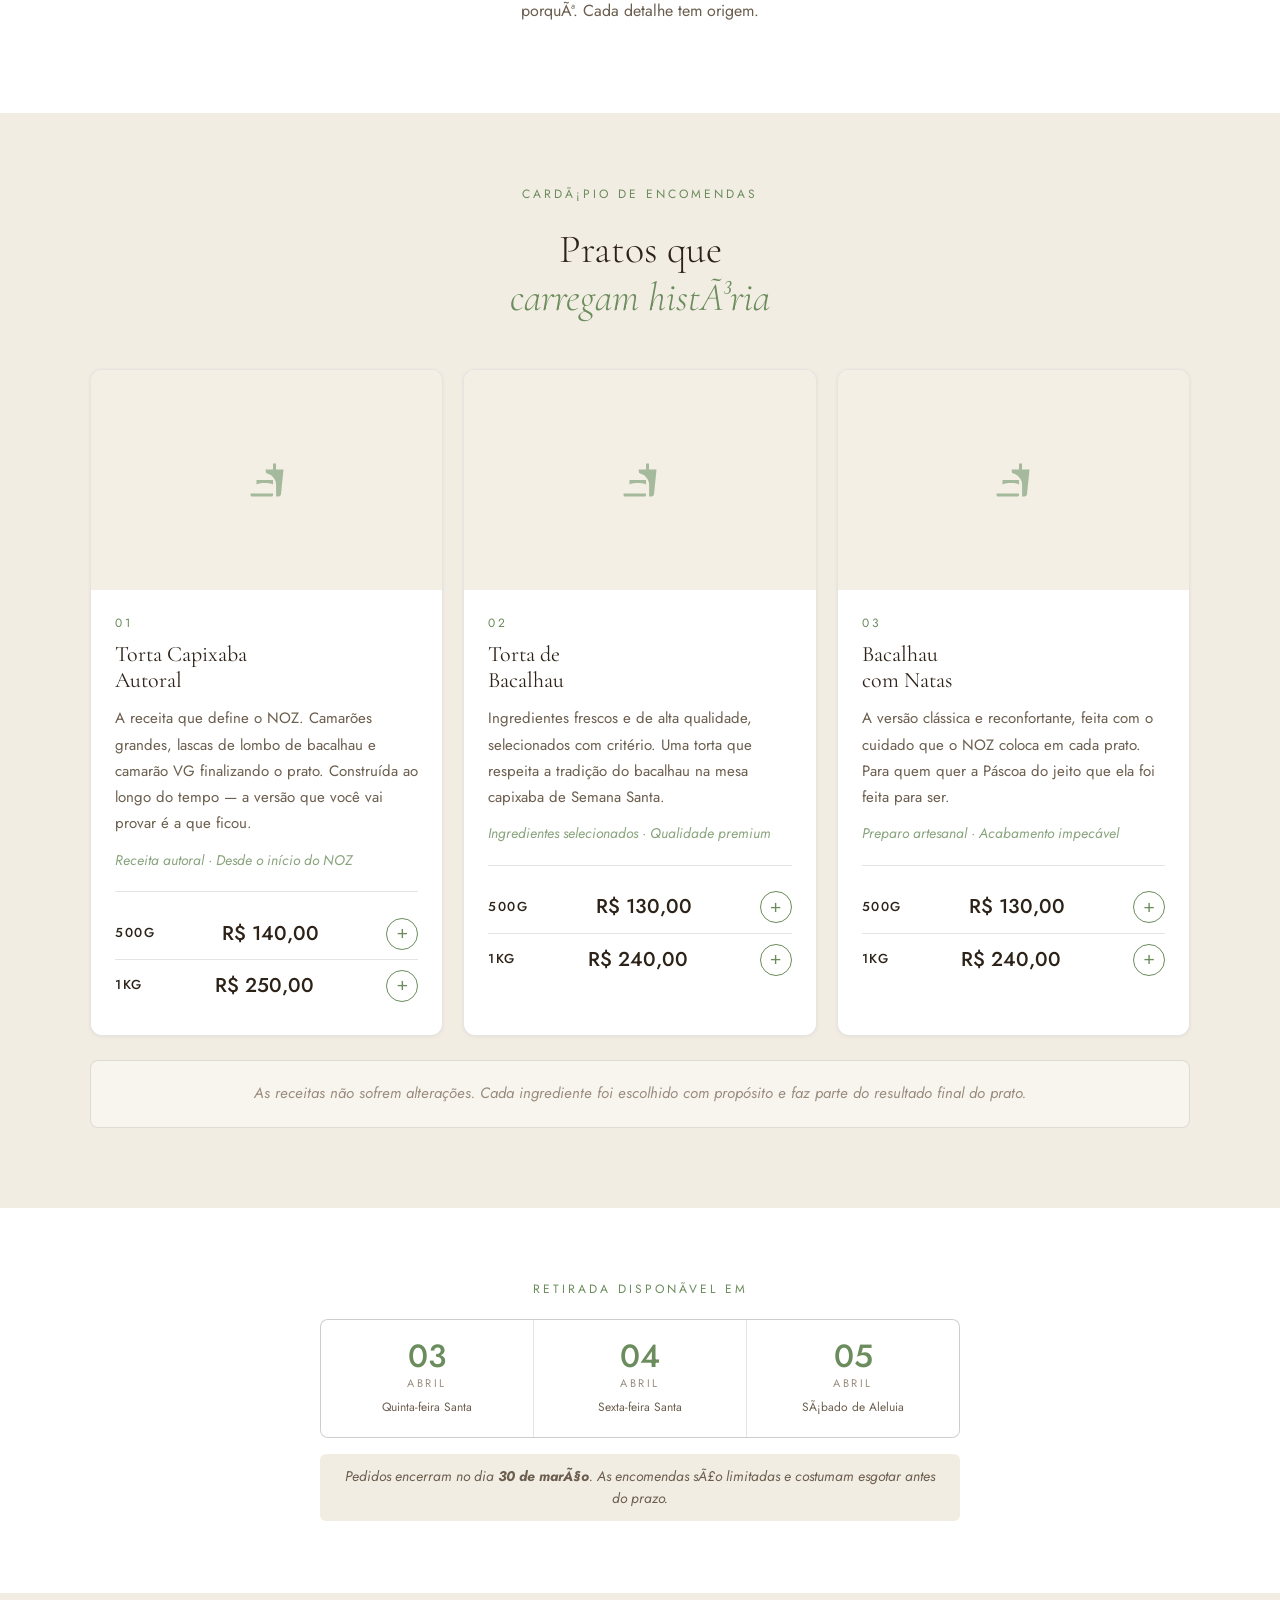
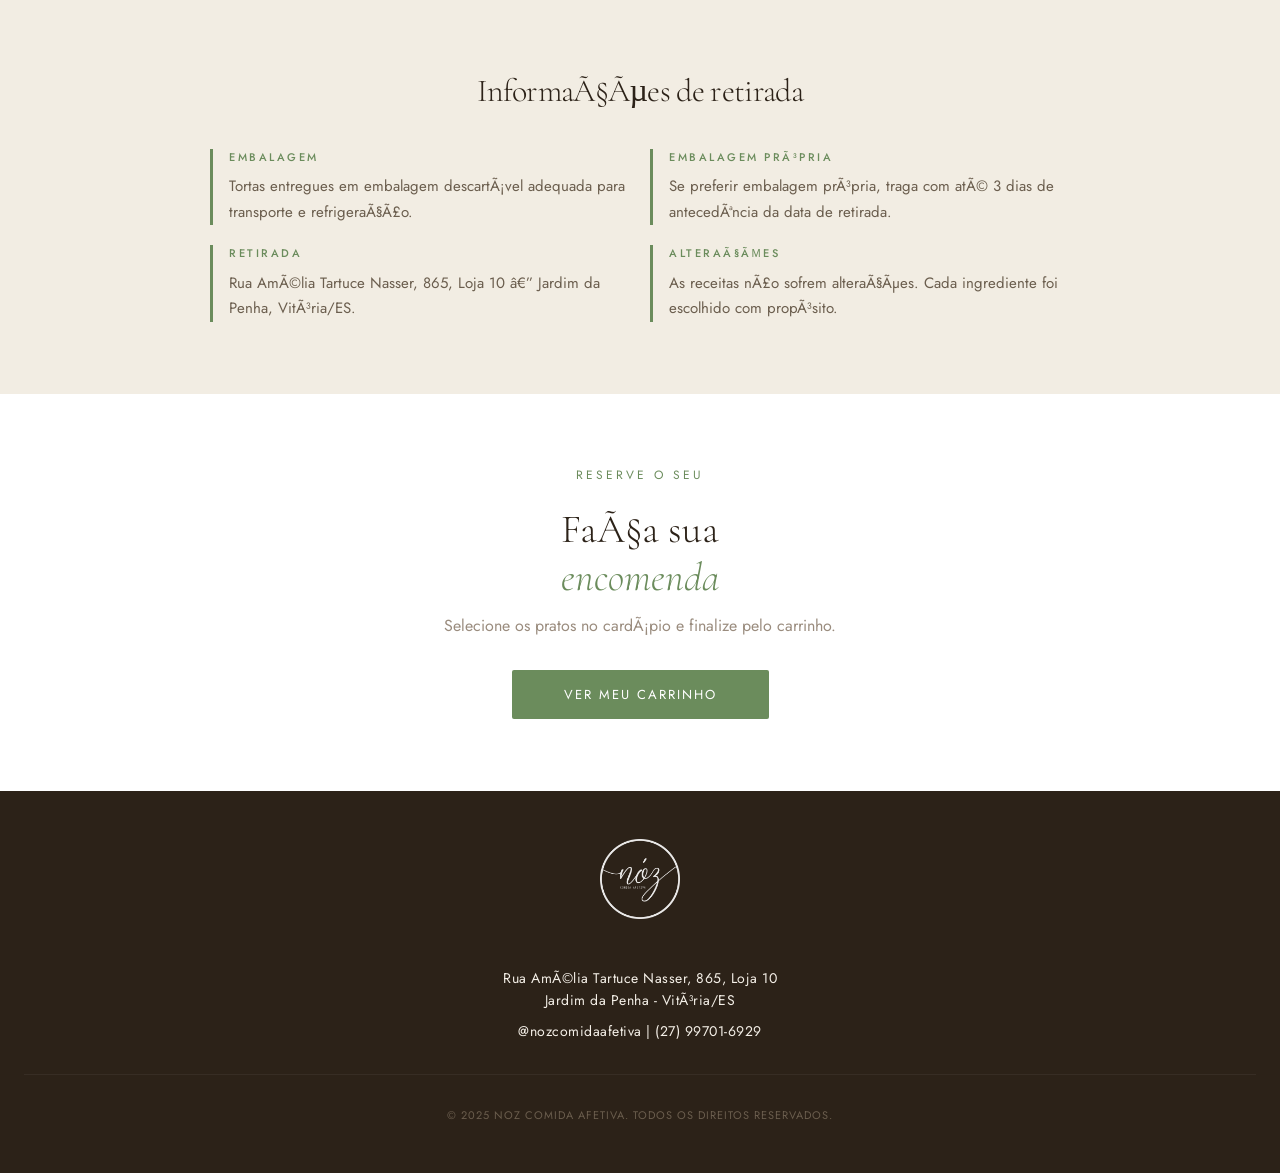
==== commit 54e91923: "style: melhora legibilidade com pesos e remoção de serifas" ====
--- a/index.html
+++ b/index.html
@@ -61,7 +61,7 @@
     rel="stylesheet">
 
   <!-- Styles -->
-  <link rel="stylesheet" href="css/styles.css?v=20260225-2">
+  <link rel="stylesheet" href="css/styles.css?v=20260225-3">
 </head>
 
 <body>
--- a/css/styles.css
+++ b/css/styles.css
@@ -44,7 +44,7 @@
   line-height: 1.6;
   min-height: 100vh;
   overflow-x: hidden;
-  font-weight: 300;
+  font-weight: 400;
 }
 
 /* ============================================
@@ -148,7 +148,6 @@
 }
 
 .intro-sub {
-  font-family: var(--font-display);
   font-size: clamp(15px, 2.5vw, 18px);
   font-style: italic;
   color: var(--text-medio);
@@ -222,7 +221,7 @@
 }
 
 .section-origem p {
-  font-size: 15px;
+  font-size: 16px;
   line-height: 1.85;
   color: var(--text-medio);
   margin-bottom: 1rem;
@@ -318,15 +317,14 @@
 }
 
 .prato-desc {
-  font-size: 14px;
+  font-size: 15px;
   line-height: 1.75;
-  color: var(--text-leve);
+  color: var(--text-medio);
   margin-bottom: 0.75rem;
 }
 
 .prato-origem {
   display: block;
-  font-family: var(--font-display);
   font-size: 14px;
   font-style: italic;
   color: var(--sage);
@@ -360,9 +358,8 @@
 }
 
 .opcao-preco {
-  font-family: var(--font-display);
   font-size: 20px;
-  font-weight: 400;
+  font-weight: 500;
   color: var(--text-dark);
   flex: 1;
   text-align: center;
@@ -398,9 +395,8 @@
 }
 
 .addon-preco {
-  font-family: var(--font-display);
   font-size: 16px;
-  font-weight: 300;
+  font-weight: 500;
   color: var(--text-dark);
 }
 
@@ -416,7 +412,6 @@
 }
 
 .atencao-card p {
-  font-family: var(--font-display);
   font-size: 15px;
   font-style: italic;
   color: var(--text-leve);
@@ -558,9 +553,8 @@
 }
 
 .data-dia {
-  font-family: var(--font-display);
   font-size: 32px;
-  font-weight: 300;
+  font-weight: 500;
   color: var(--sage);
   line-height: 1;
 }
@@ -641,7 +635,7 @@
 }
 
 .info-item p {
-  font-size: 14px;
+  font-size: 15px;
   line-height: 1.7;
   color: var(--text-medio);
 }
@@ -676,7 +670,7 @@
 }
 
 .section-encomenda p {
-  font-size: 14px;
+  font-size: 16px;
   color: var(--text-leve);
   margin-bottom: 2rem;
 }
@@ -828,7 +822,7 @@
 
 .cart-details small {
   color: #9A8C7E;
-  font-size: 0.8rem;
+  font-size: 0.9rem;
 }
 
 .cart-details strong {
@@ -1030,8 +1024,7 @@
 }
 
 .cart-item-price {
-  font-family: var(--font-display);
-  font-weight: 400;
+  font-weight: 500;
   color: var(--sage);
   font-size: 1.05rem;
 }
@@ -1122,9 +1115,8 @@
 
 .date-option strong {
   display: block;
-  font-family: var(--font-display);
   font-size: 1.2rem;
-  font-weight: 300;
+  font-weight: 500;
   margin-bottom: 0.2rem;
 }
 
@@ -1206,7 +1198,6 @@
 .cart-summary-row.total {
   font-size: 1.15rem;
   font-weight: 500;
-  font-family: var(--font-display);
 }
 
 .cart-summary-row.highlight {
@@ -1372,7 +1363,6 @@
 .order-totals .total-row.big {
   font-size: 1.1rem;
   font-weight: 500;
-  font-family: var(--font-display);
 }
 
 .order-totals .total-row.highlight {
@@ -1390,9 +1380,8 @@
 }
 
 .pix-amount {
-  font-family: var(--font-display);
   font-size: 2.5rem;
-  font-weight: 300;
+  font-weight: 500;
   color: var(--text-dark);
   margin-bottom: 1.5rem;
 }
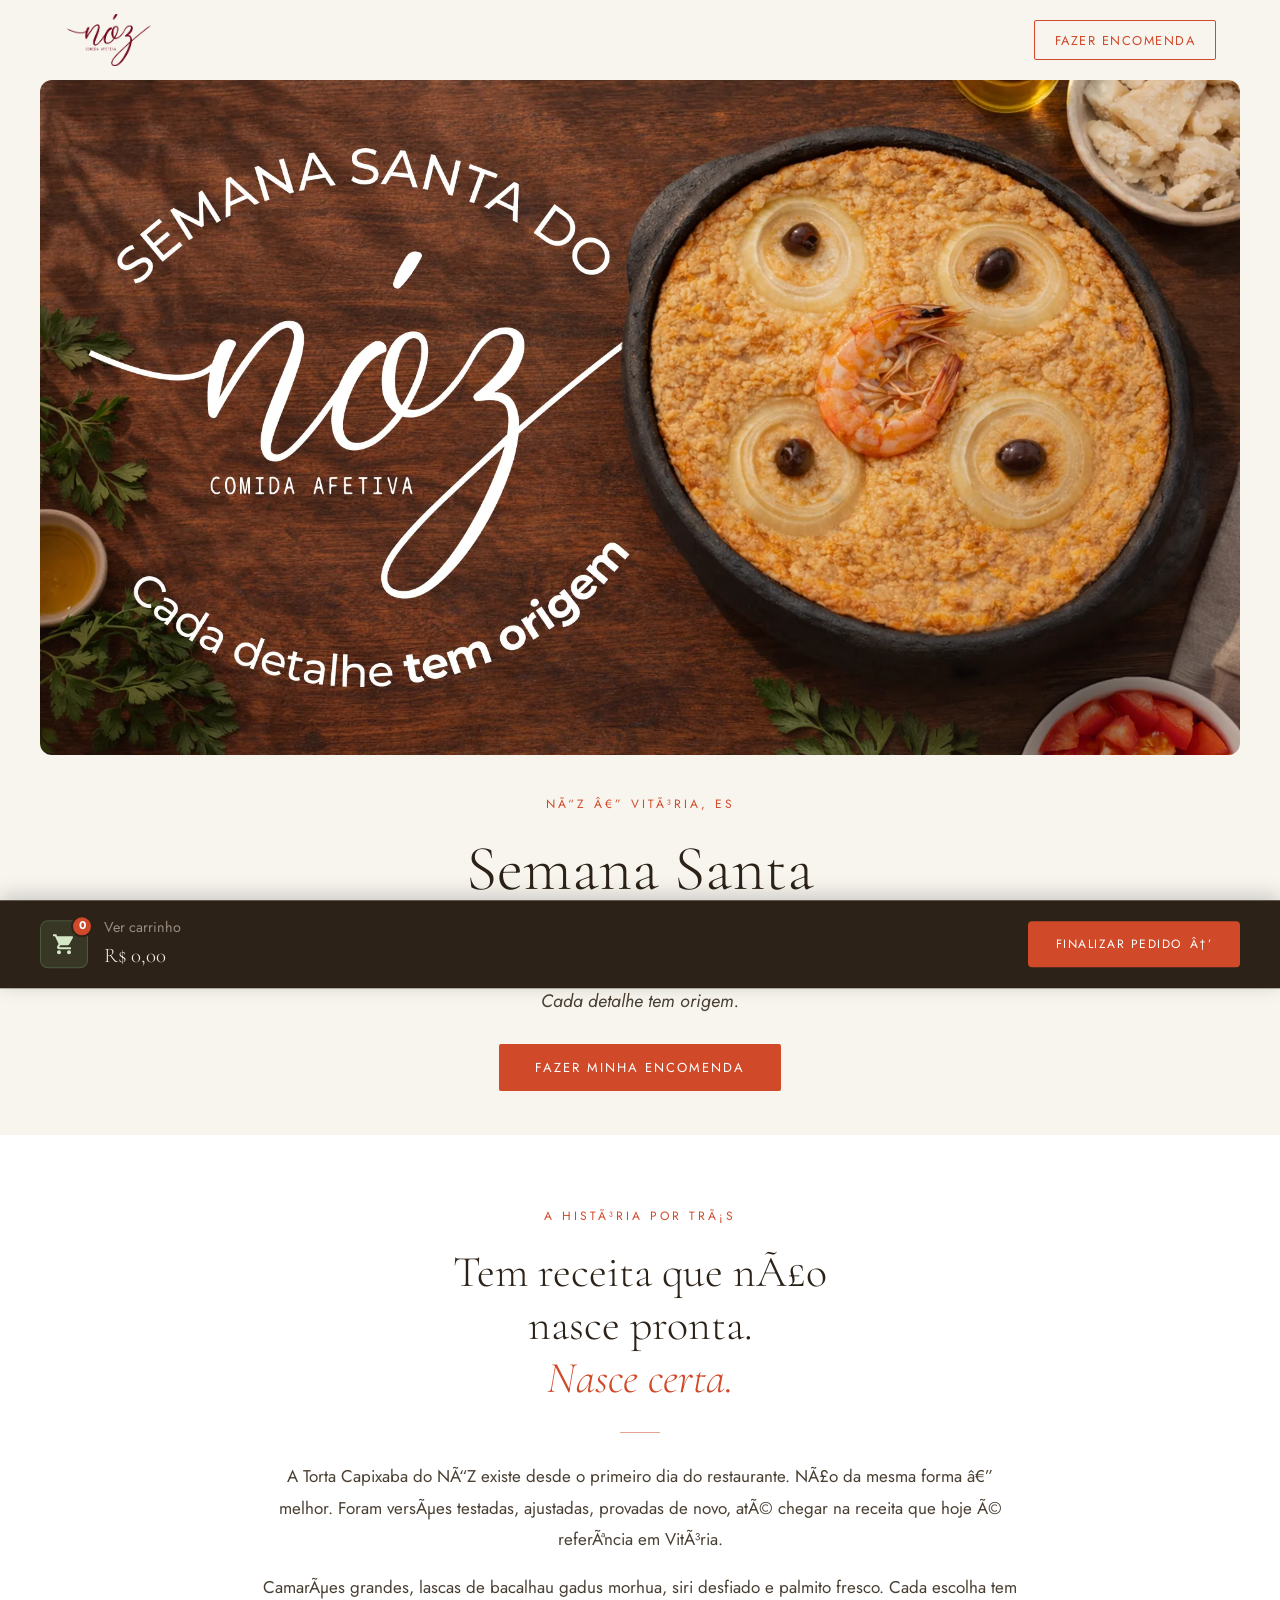
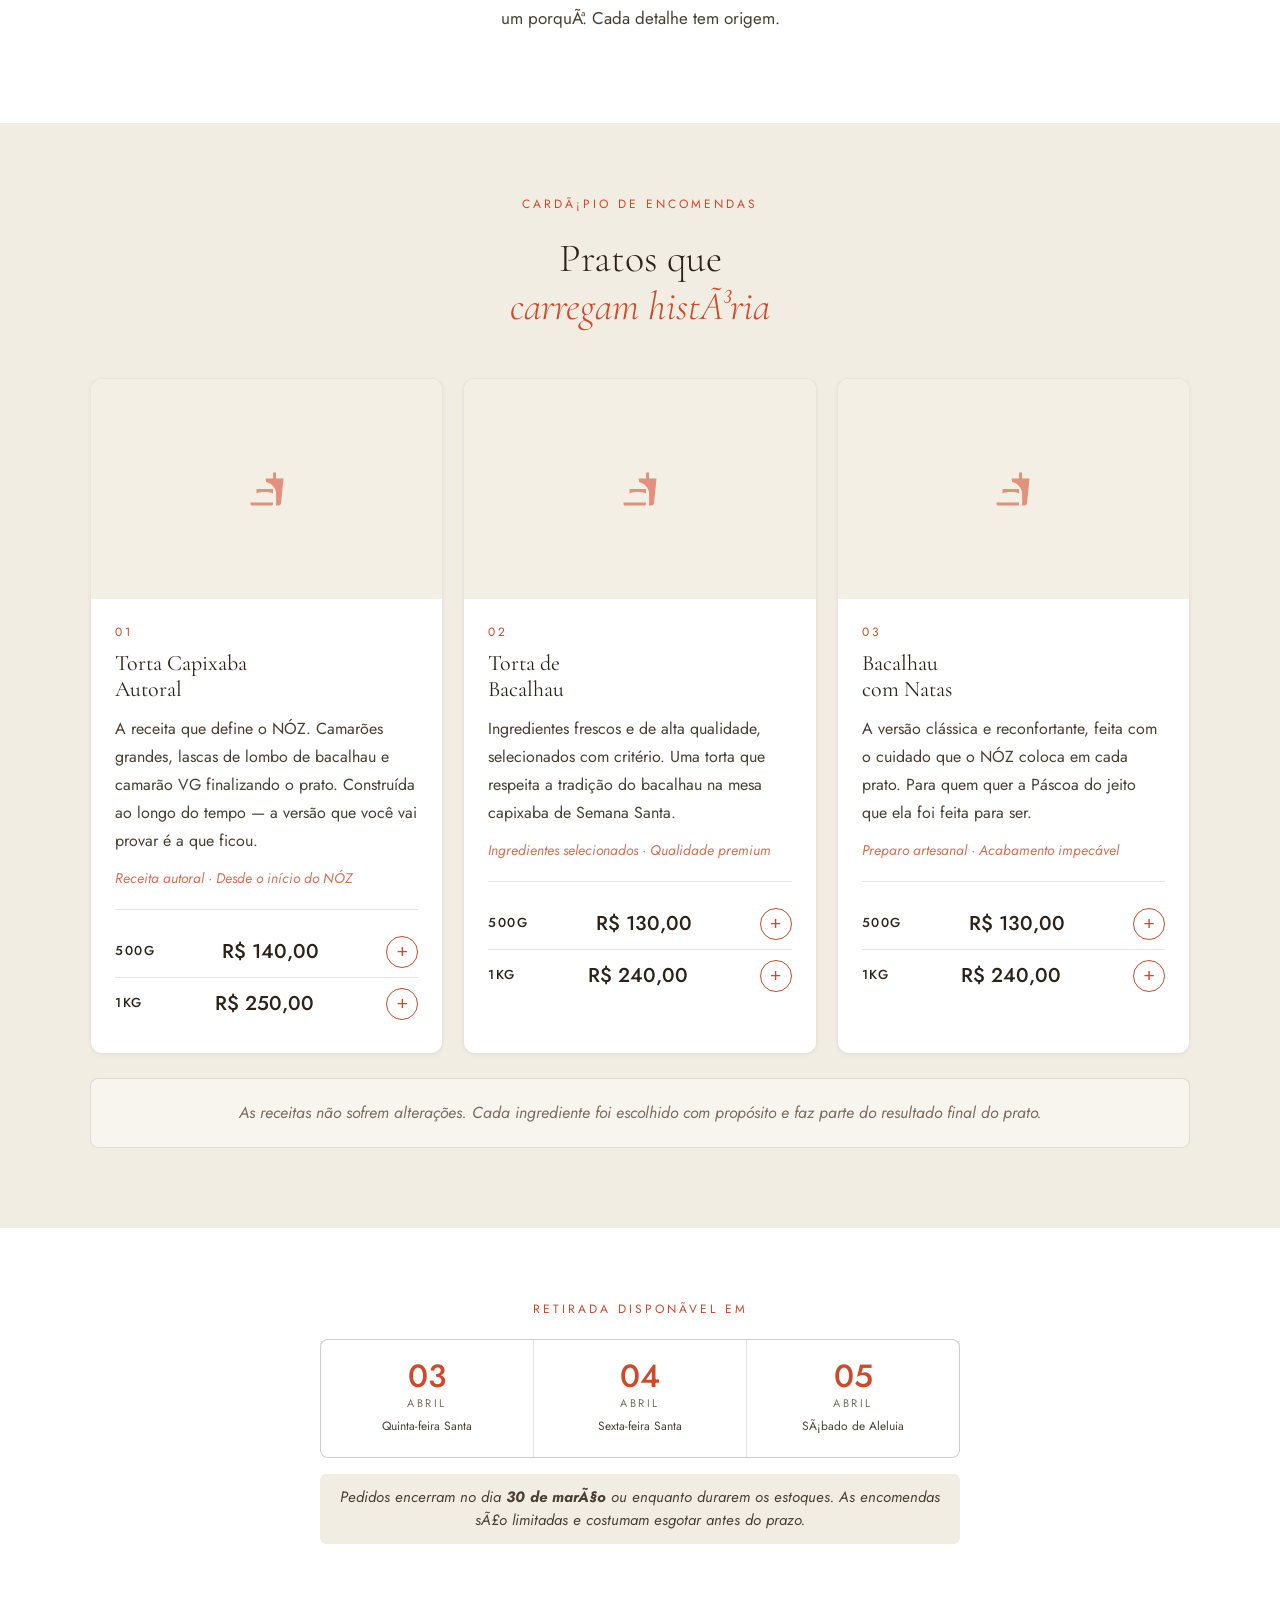
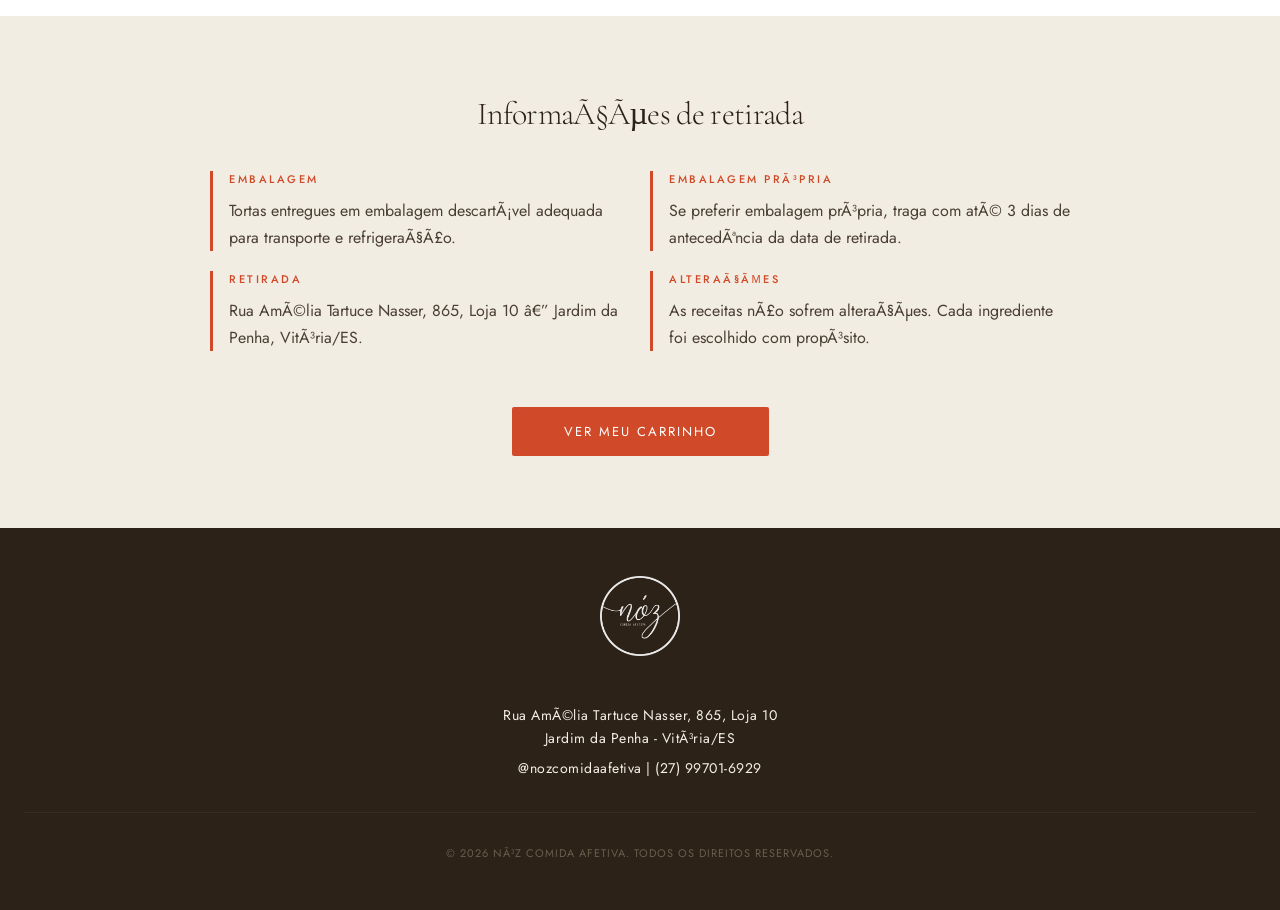
==== commit a2f15c75: "Ajustes Semana Santa (textos, cardápio, CTA e novo tema terracota)" ====
--- a/index.html
+++ b/index.html
@@ -92,8 +92,8 @@
     <!-- Intro -->
     <section class="section-intro">
       <div class="section-intro-inner">
-        <span class="section-label">NOZ — Vitória, ES</span>
-        <h1 class="intro-title">Semana Santa<br><em>no Noz.</em></h1>
+        <span class="section-label">NÓZ — Vitória, ES</span>
+        <h1 class="intro-title">Semana Santa<br><em>no Nóz.</em></h1>
         <p class="intro-sub">Cada detalhe tem origem.</p>
         <button class="intro-cta" onclick="smartCta()">Fazer minha encomenda</button>
       </div>
@@ -105,7 +105,7 @@
         <span class="section-label">A história por trás</span>
         <h2>Tem receita que não<br>nasce pronta.<br><em>Nasce certa.</em></h2>
         <div class="divider"></div>
-        <p>A Torta Capixaba do NOZ existe desde o primeiro dia do restaurante. Não da mesma forma — melhor. Foram
+        <p>A Torta Capixaba do NÓZ existe desde o primeiro dia do restaurante. Não da mesma forma — melhor. Foram
           versões testadas, ajustadas, provadas de novo, até chegar na receita que hoje é referência em Vitória.</p>
         <p>Camarões grandes, lascas de bacalhau gadus morhua, siri desfiado e palmito fresco. Cada escolha tem um
           porquê. Cada detalhe tem origem.</p>
@@ -168,14 +168,14 @@
           </div>
         </div>
         <div class="escassez-box">
-          <p>Pedidos encerram no dia <strong>30 de março</strong>. As encomendas são limitadas e costumam esgotar antes
-            do prazo.</p>
+          <p>Pedidos encerram no dia <strong>30 de março</strong> ou enquanto durarem os estoques. As encomendas são
+            limitadas e costumam esgotar antes do prazo.</p>
         </div>
       </div>
     </section>
 
     <!-- Informações -->
-    <section class="section-info">
+    <section class="section-info" id="encomendar">
       <h3>Informações de retirada</h3>
       <div class="info-items">
         <div class="info-item">
@@ -195,14 +195,9 @@
           <p>As receitas não sofrem alterações. Cada ingrediente foi escolhido com propósito.</p>
         </div>
       </div>
-    </section>
-
-    <!-- Encomenda -->
-    <section class="section-encomenda" id="encomendar">
-      <span class="section-label">Reserve o seu</span>
-      <h2>Faça sua<br><em>encomenda</em></h2>
-      <p>Selecione os pratos no cardápio e finalize pelo carrinho.</p>
-      <button class="btn-encomendar" onclick="openCart()">Ver meu carrinho</button>
+      <div class="info-action">
+        <button class="btn-encomendar" onclick="openCart()">Ver meu carrinho</button>
+      </div>
     </section>
 
     <!-- Footer -->
@@ -213,7 +208,7 @@
         <p><a href="https://instagram.com/nozcomidaafetiva" target="_blank">@nozcomidaafetiva</a> | <a
             href="https://wa.me/5527997016929" target="_blank">(27) 99701-6929</a></p>
       </div>
-      <p class="footer-copy">&copy; 2025 Noz Comida Afetiva. Todos os direitos reservados.</p>
+      <p class="footer-copy">&copy; 2026 Nóz Comida Afetiva. Todos os direitos reservados.</p>
     </footer>
   </div>
 
--- a/css/styles.css
+++ b/css/styles.css
@@ -7,11 +7,11 @@
   --bg-card: #FFFFFF;
   --bg-section: #F2EDE3;
   --text-dark: #2C2218;
-  --text-medio: #6B5E4E;
-  --text-leve: #9A8C7E;
-  --sage: #6B8C5C;
-  --sage-hover: #5A7A4B;
-  --sage-claro: #E8F0E3;
+  --text-medio: #4A3F33;
+  --text-leve: #7A6C5E;
+  --sage: #d04928;
+  --sage-hover: #b74023;
+  --sage-claro: #faebe8;
   --borda: rgba(44, 34, 24, 0.12);
   --borda-sage: rgba(107, 140, 92, 0.3);
 
@@ -45,6 +45,7 @@
   min-height: 100vh;
   overflow-x: hidden;
   font-weight: 400;
+  font-size: 17px;
 }
 
 /* ============================================
@@ -221,7 +222,7 @@
 }
 
 .section-origem p {
-  font-size: 16px;
+  font-size: 17px;
   line-height: 1.85;
   color: var(--text-medio);
   margin-bottom: 1rem;
@@ -317,7 +318,7 @@
 }
 
 .prato-desc {
-  font-size: 15px;
+  font-size: 16px;
   line-height: 1.75;
   color: var(--text-medio);
   margin-bottom: 0.75rem;
@@ -412,7 +413,7 @@
 }
 
 .atencao-card p {
-  font-size: 15px;
+  font-size: 16px;
   font-style: italic;
   color: var(--text-leve);
   line-height: 1.7;
@@ -579,7 +580,7 @@
 }
 
 .escassez-box p {
-  font-size: 14px;
+  font-size: 15px;
   font-style: italic;
   color: var(--text-medio);
   line-height: 1.55;
@@ -635,44 +636,14 @@
 }
 
 .info-item p {
-  font-size: 15px;
+  font-size: 16px;
   line-height: 1.7;
   color: var(--text-medio);
 }
 
-/* ============================================
-   SEÇÃO ENCOMENDA
-============================================ */
-.section-encomenda {
-  background: var(--bg-card);
-  padding: 48px 20px;
+.info-action {
   text-align: center;
-}
-
-.section-encomenda-inner {
-  max-width: 560px;
-  margin: 0 auto;
-}
-
-.section-encomenda h2 {
-  font-family: var(--font-display);
-  font-size: clamp(28px, 4vw, 40px);
-  font-weight: 300;
-  color: var(--text-dark);
-  margin-top: 0.75rem;
-  margin-bottom: 0.75rem;
-  line-height: 1.2;
-}
-
-.section-encomenda h2 em {
-  font-style: italic;
-  color: var(--sage);
-}
-
-.section-encomenda p {
-  font-size: 16px;
-  color: var(--text-leve);
-  margin-bottom: 2rem;
+  margin-top: 3.5rem;
 }
 
 .btn-encomendar {
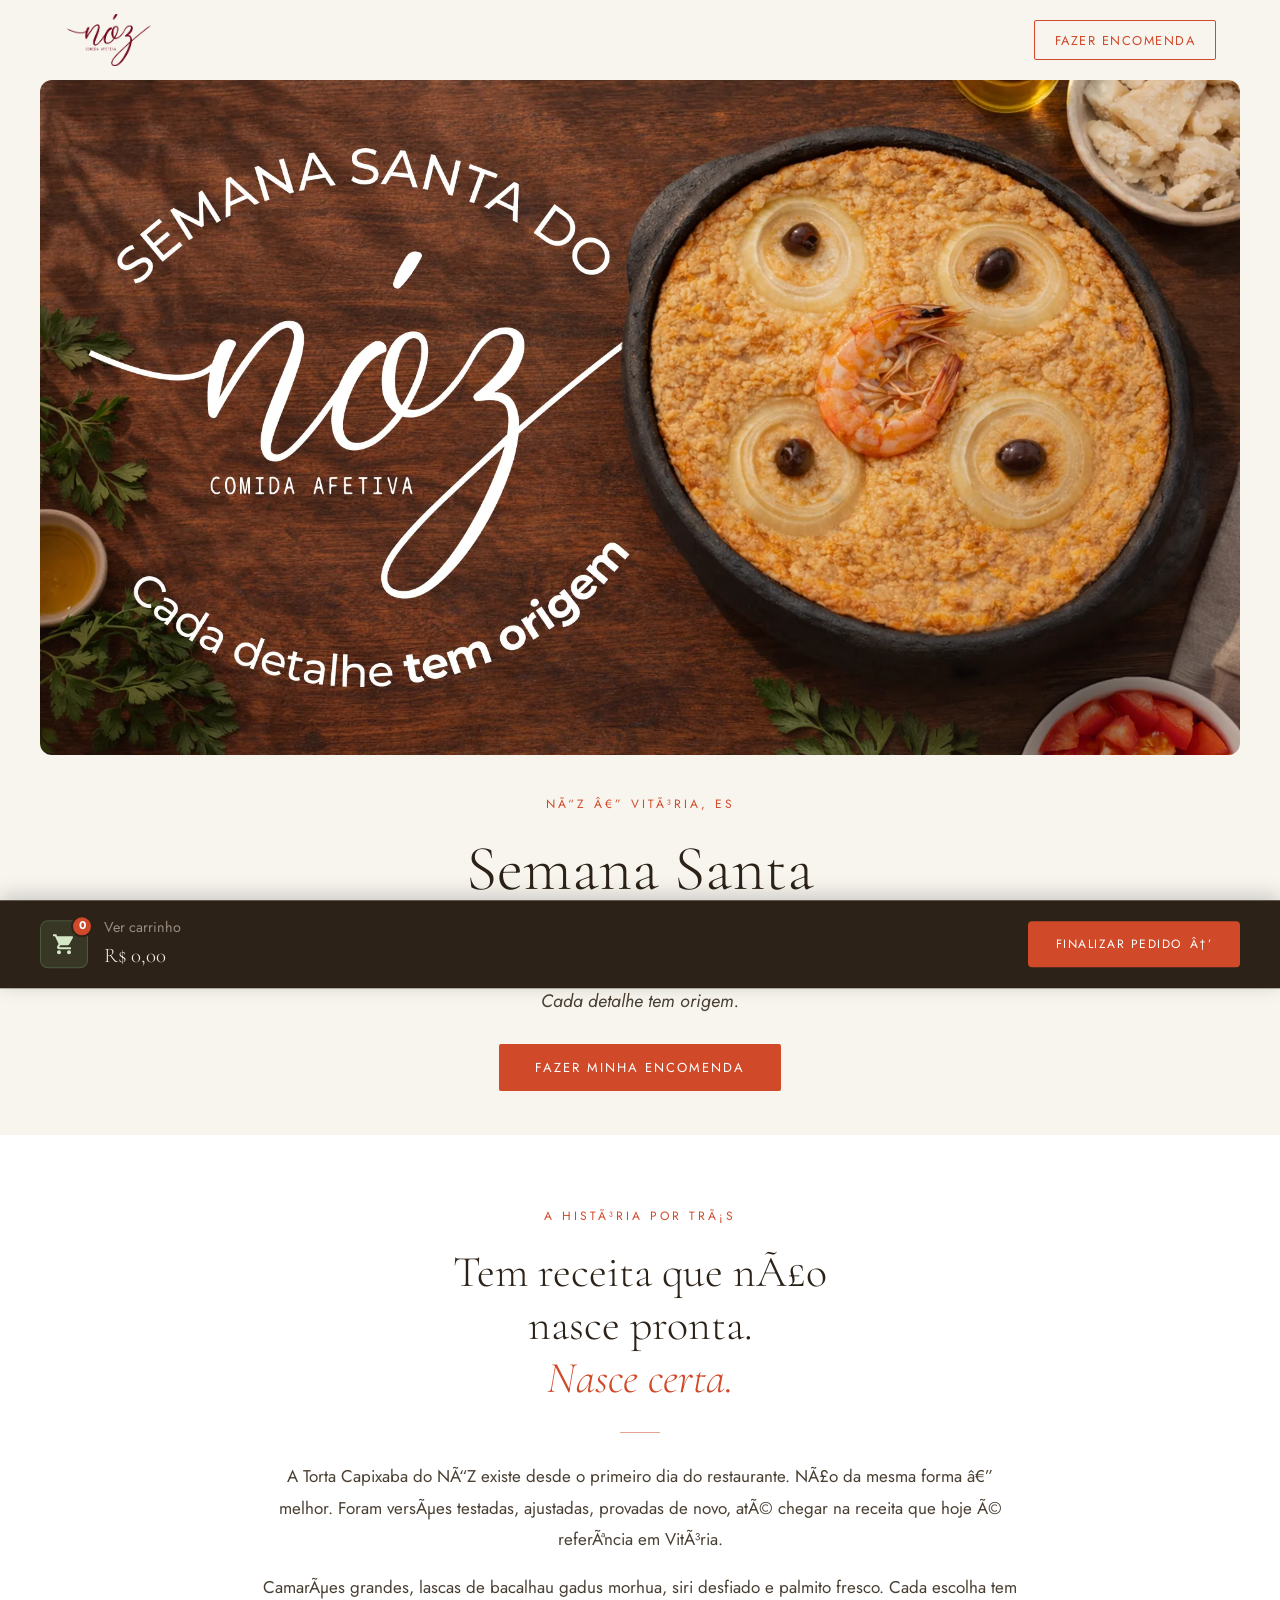
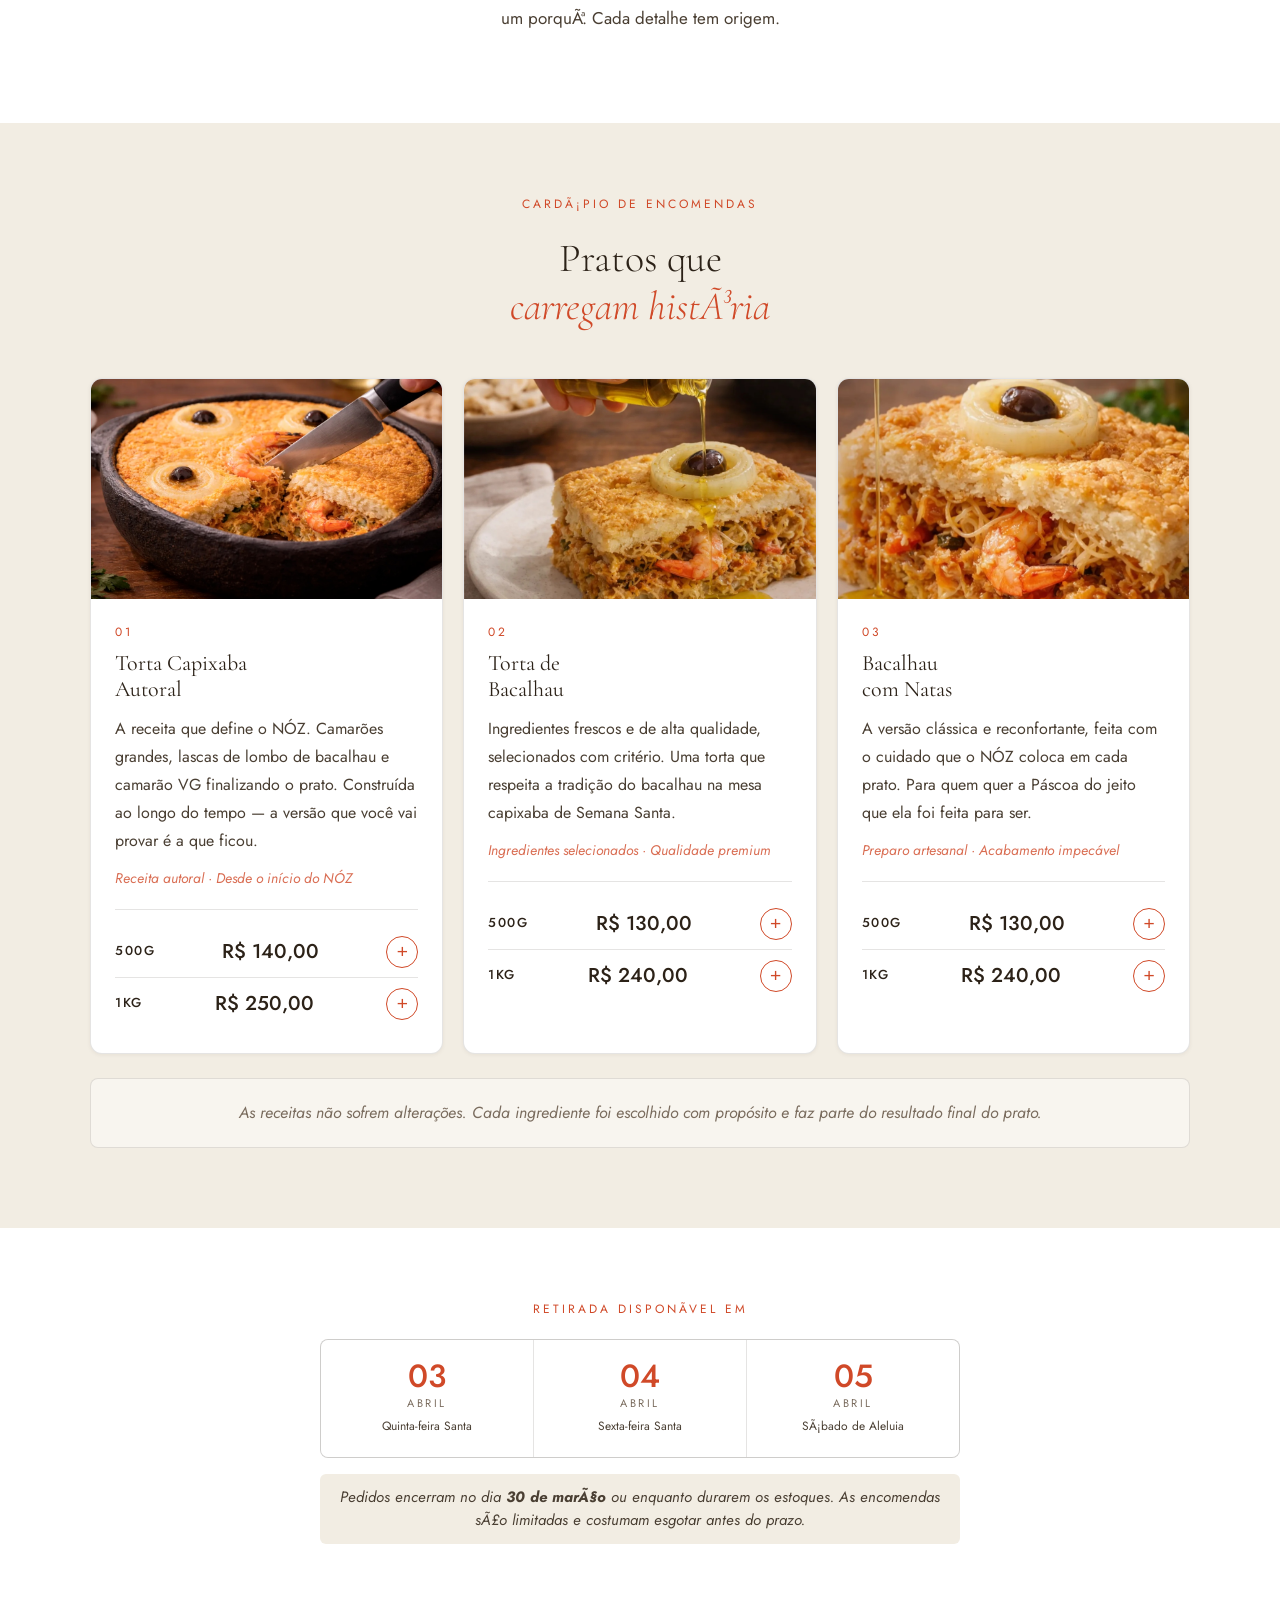
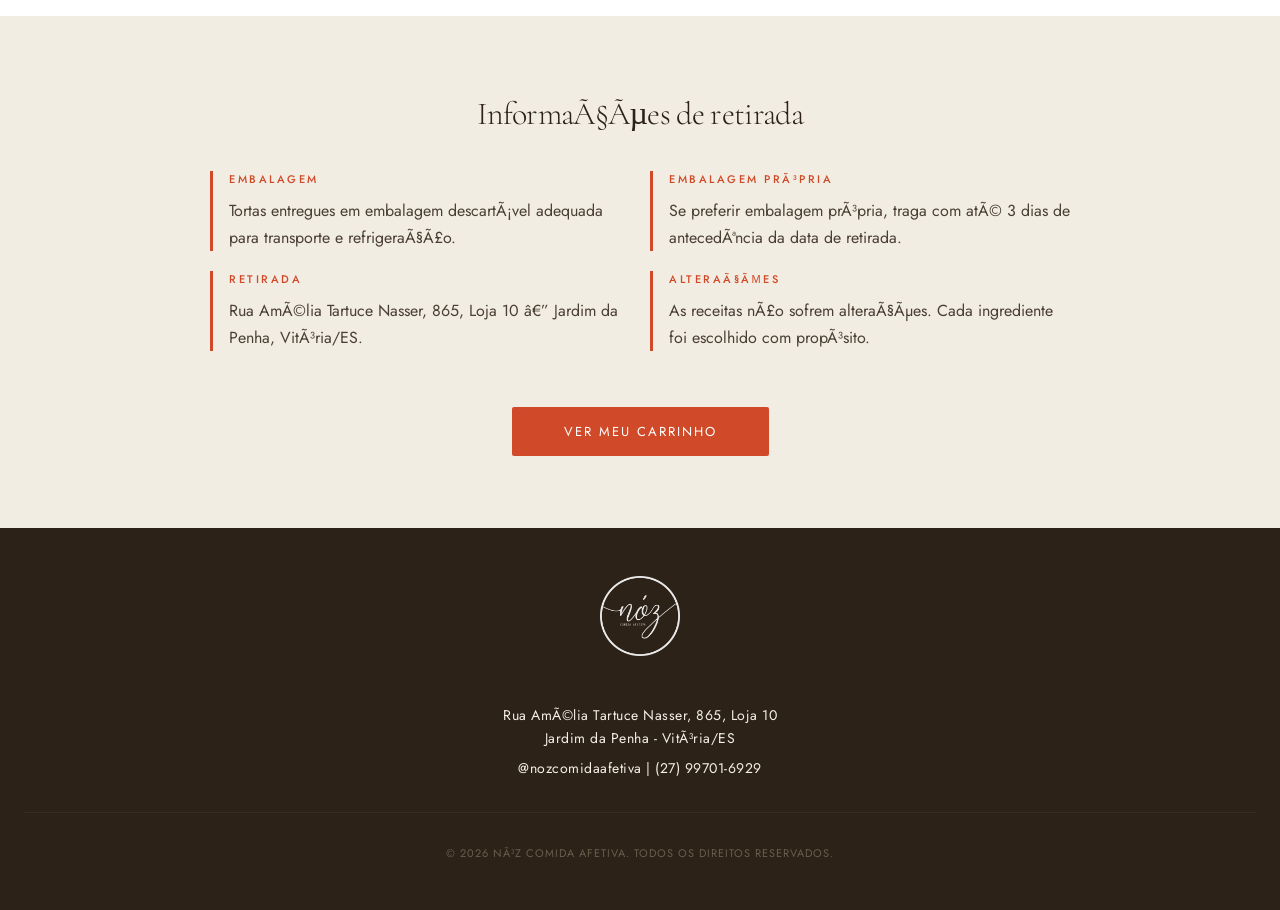
==== commit 056c37ee: "fix: renderiza dinamicamente as imagens dos produtos e atualiza versao de cache" ====
--- a/index.html
+++ b/index.html
@@ -61,7 +61,7 @@
     rel="stylesheet">
 
   <!-- Styles -->
-  <link rel="stylesheet" href="css/styles.css?v=20260225-3">
+  <link rel="stylesheet" href="css/styles.css?v=20260226-1">
 </head>
 
 <body>
@@ -368,9 +368,9 @@
   </div>
 
   <!-- Scripts -->
-  <script src="js/cardapio.js?v=20260224-7"></script>
-  <script src="js/tracking.js?v=20260224-7"></script>
-  <script src="js/app.js?v=20260224-7"></script>
+  <script src="js/cardapio.js?v=20260226-1"></script>
+  <script src="js/tracking.js?v=20260226-1"></script>
+  <script src="js/app.js?v=20260226-1"></script>
 
   <!-- Inicializar captura de UTMs -->
   <script>
--- a/css/styles.css
+++ b/css/styles.css
@@ -282,6 +282,20 @@
 .prato-card:hover {
   transform: translateY(-4px) scale(1.01);
   box-shadow: var(--shadow-lg);
+}
+
+.prato-img {
+  width: 100%;
+  height: 220px;
+  object-fit: cover;
+  display: block;
+  cursor: pointer;
+  transition: transform 0.3s ease;
+}
+
+.prato-card:hover .prato-img {
+  transform: scale(1.05);
+  /* Slight zoom on card hover */
 }
 
 .prato-img-placeholder {
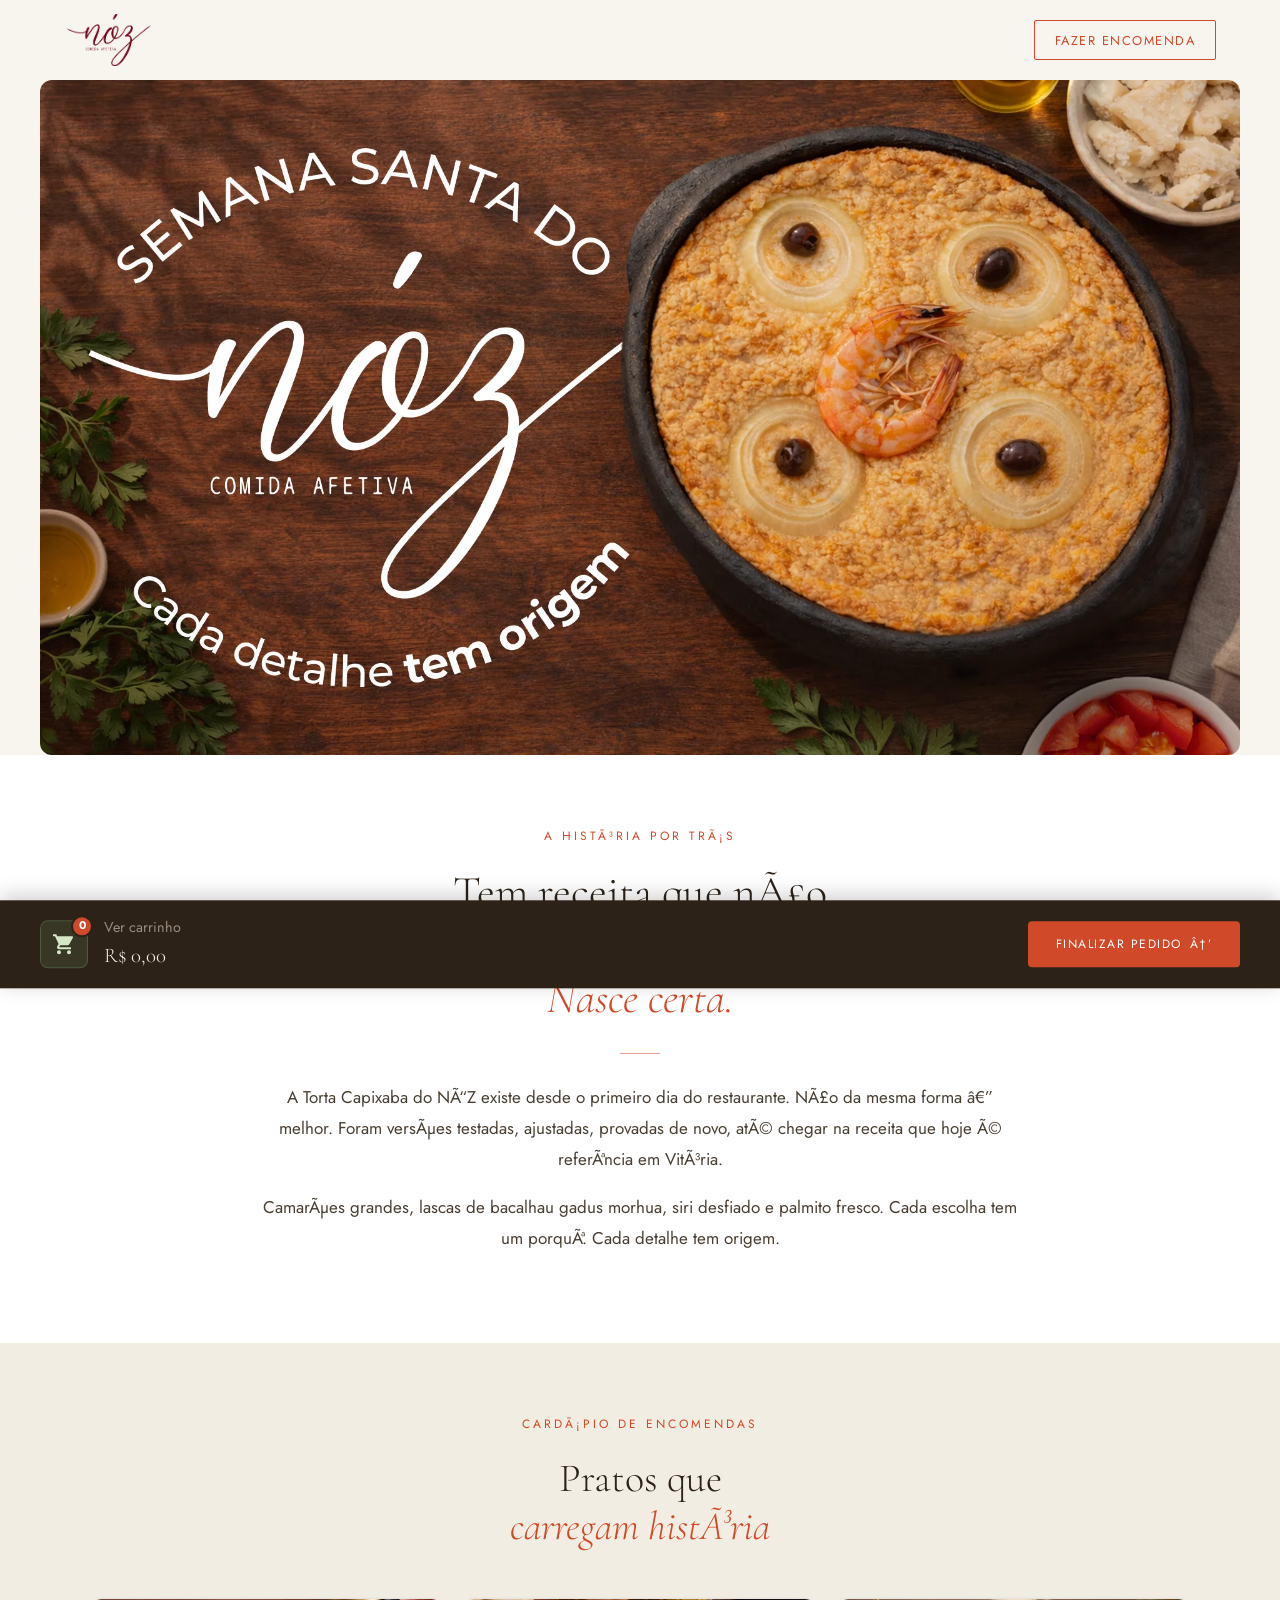
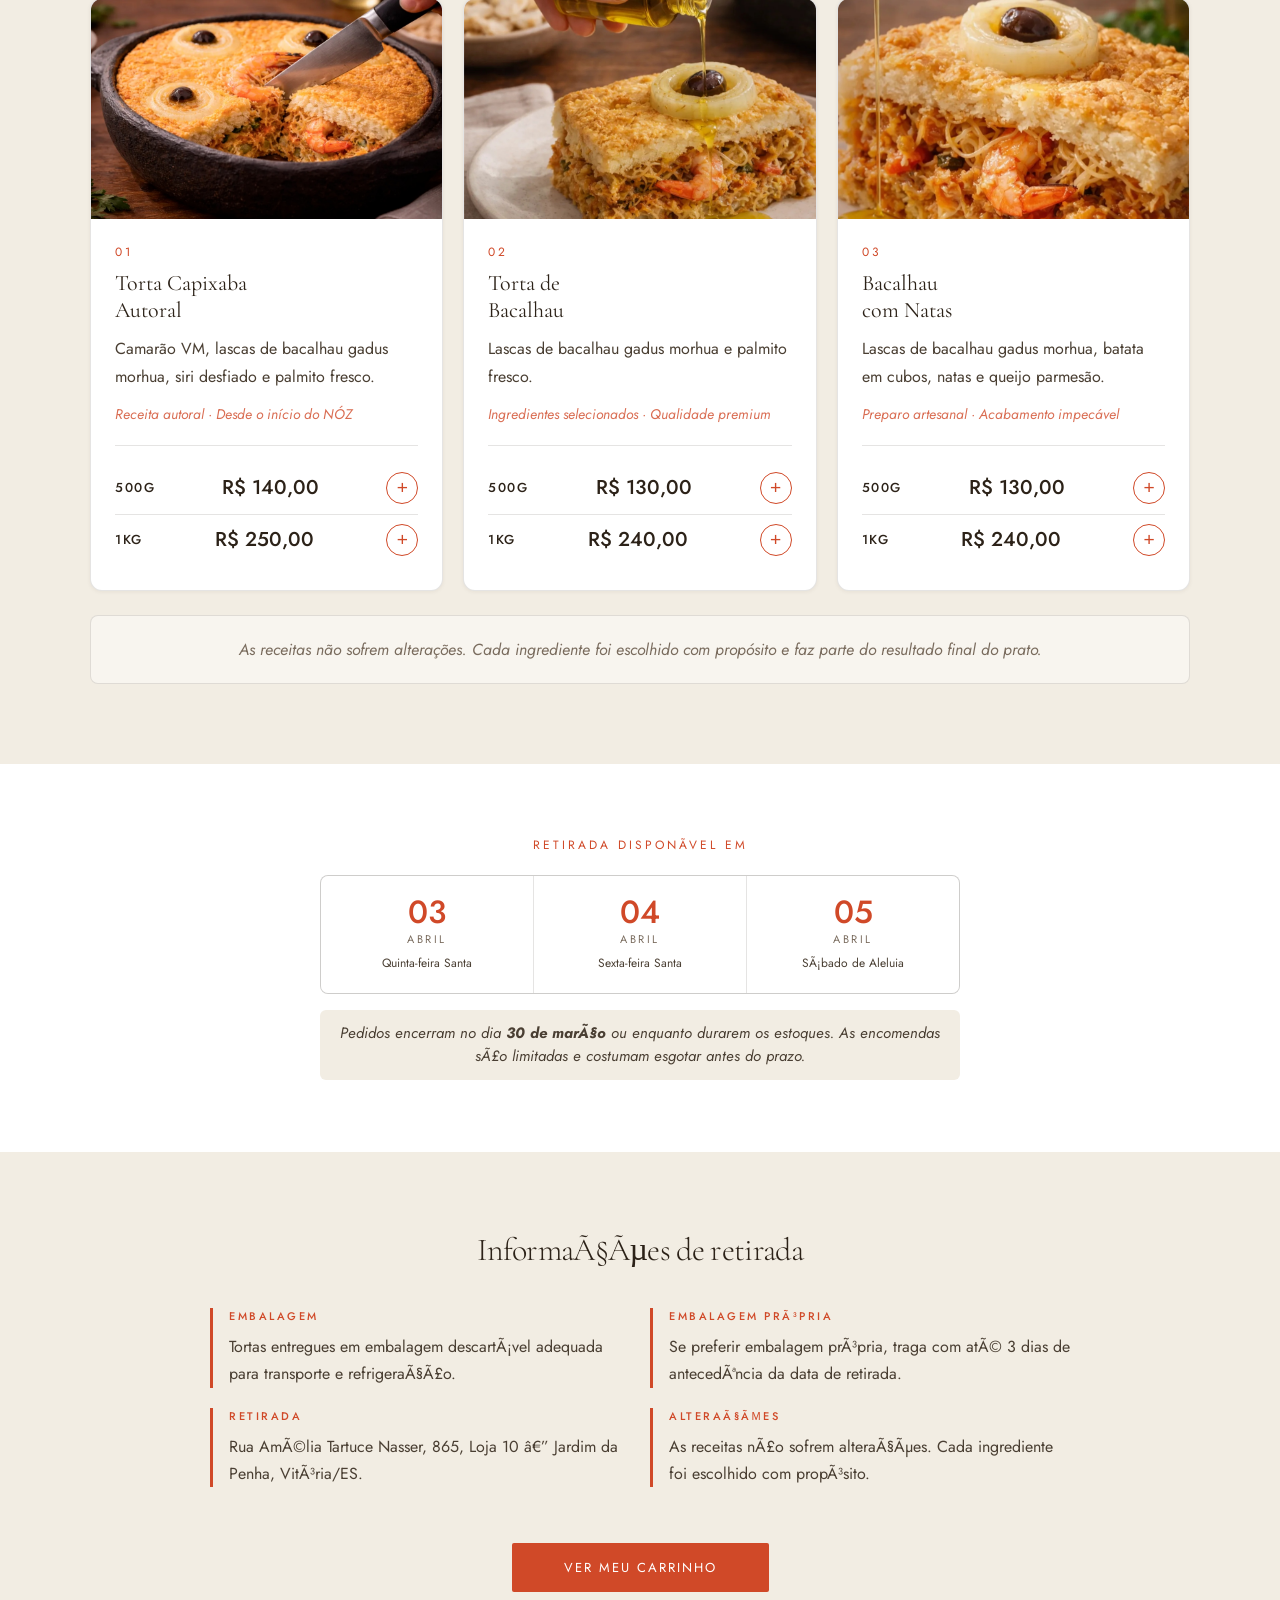
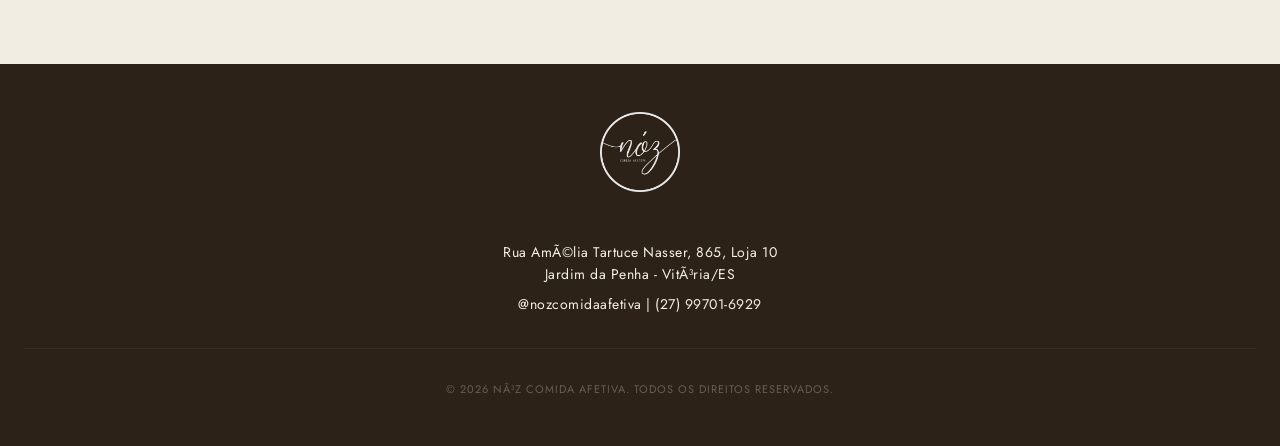
==== commit 5cf6e931: "Atualiza descrição dos pratos e remove seção Noz" ====
--- a/index.html
+++ b/index.html
@@ -89,15 +89,6 @@
       </div>
     </section>
 
-    <!-- Intro -->
-    <section class="section-intro">
-      <div class="section-intro-inner">
-        <span class="section-label">NÓZ — Vitória, ES</span>
-        <h1 class="intro-title">Semana Santa<br><em>no Nóz.</em></h1>
-        <p class="intro-sub">Cada detalhe tem origem.</p>
-        <button class="intro-cta" onclick="smartCta()">Fazer minha encomenda</button>
-      </div>
-    </section>
 
     <!-- Origem -->
     <section class="section-origem">
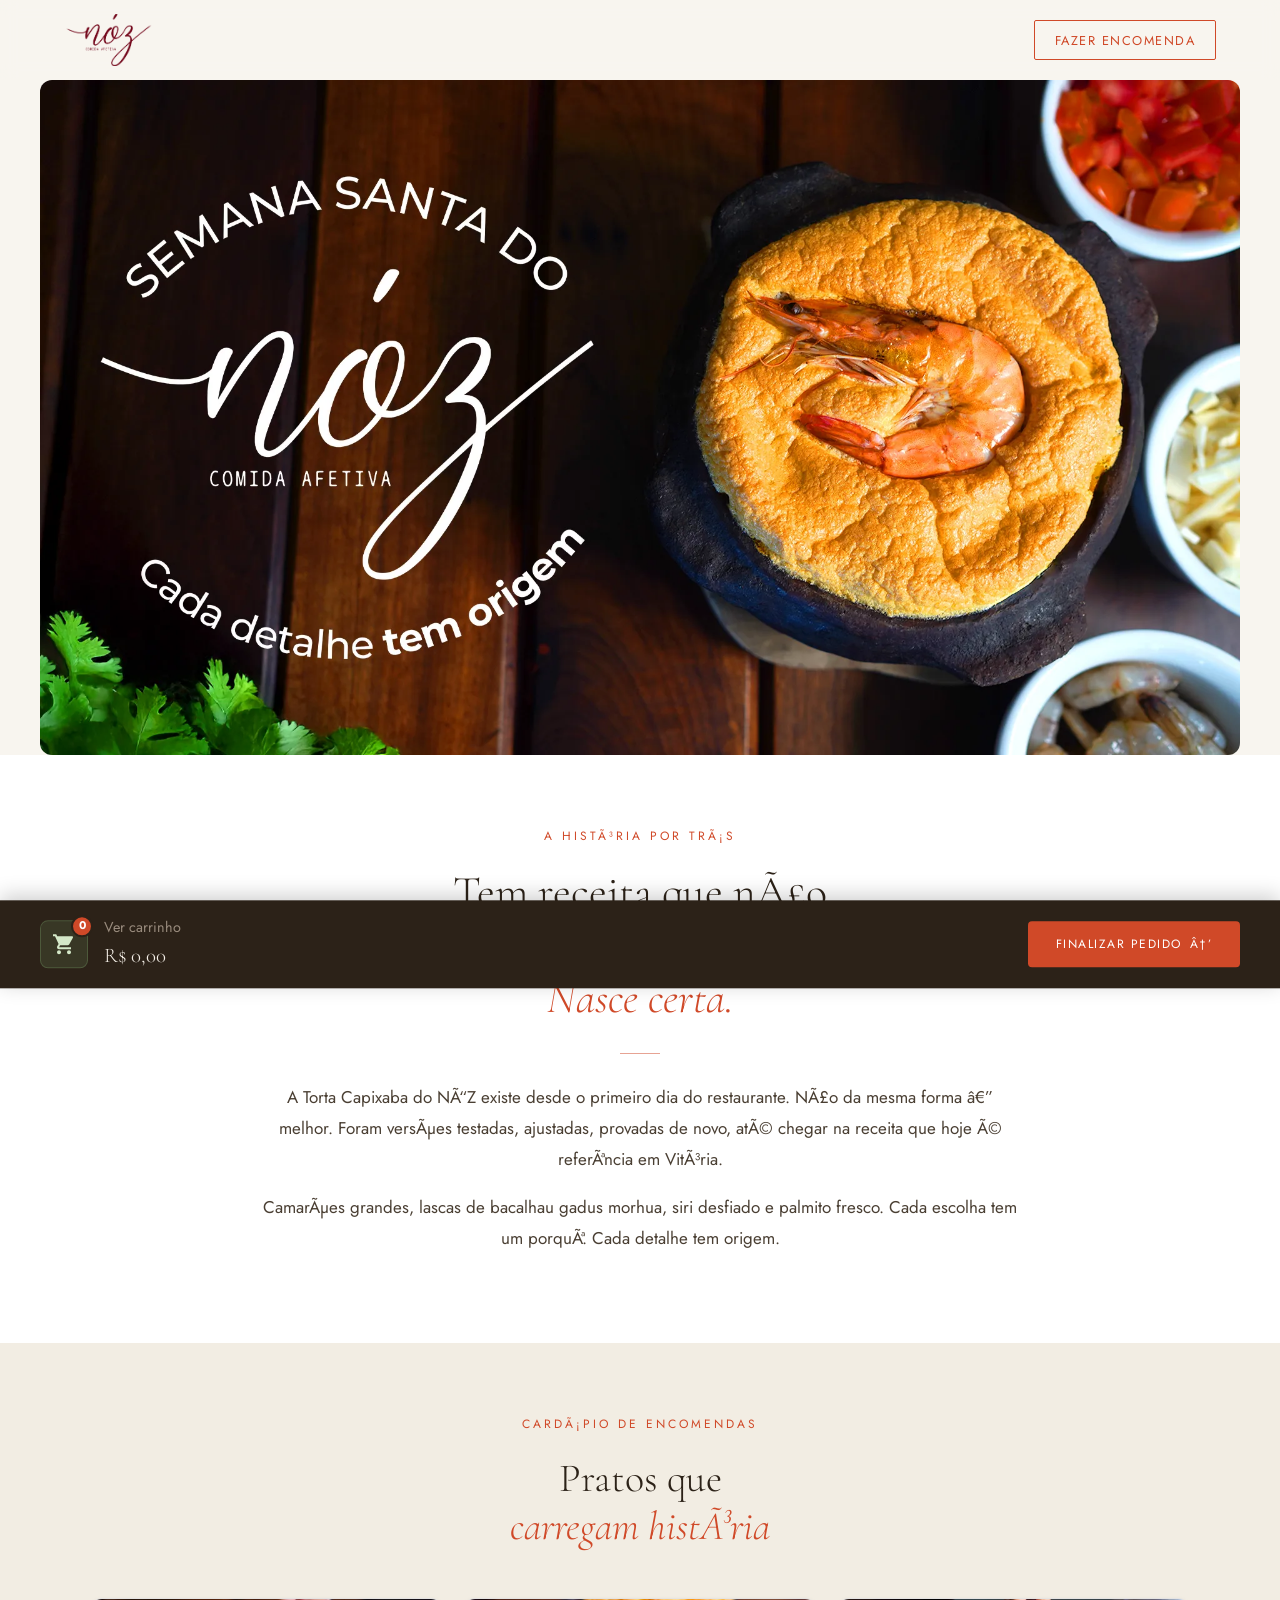
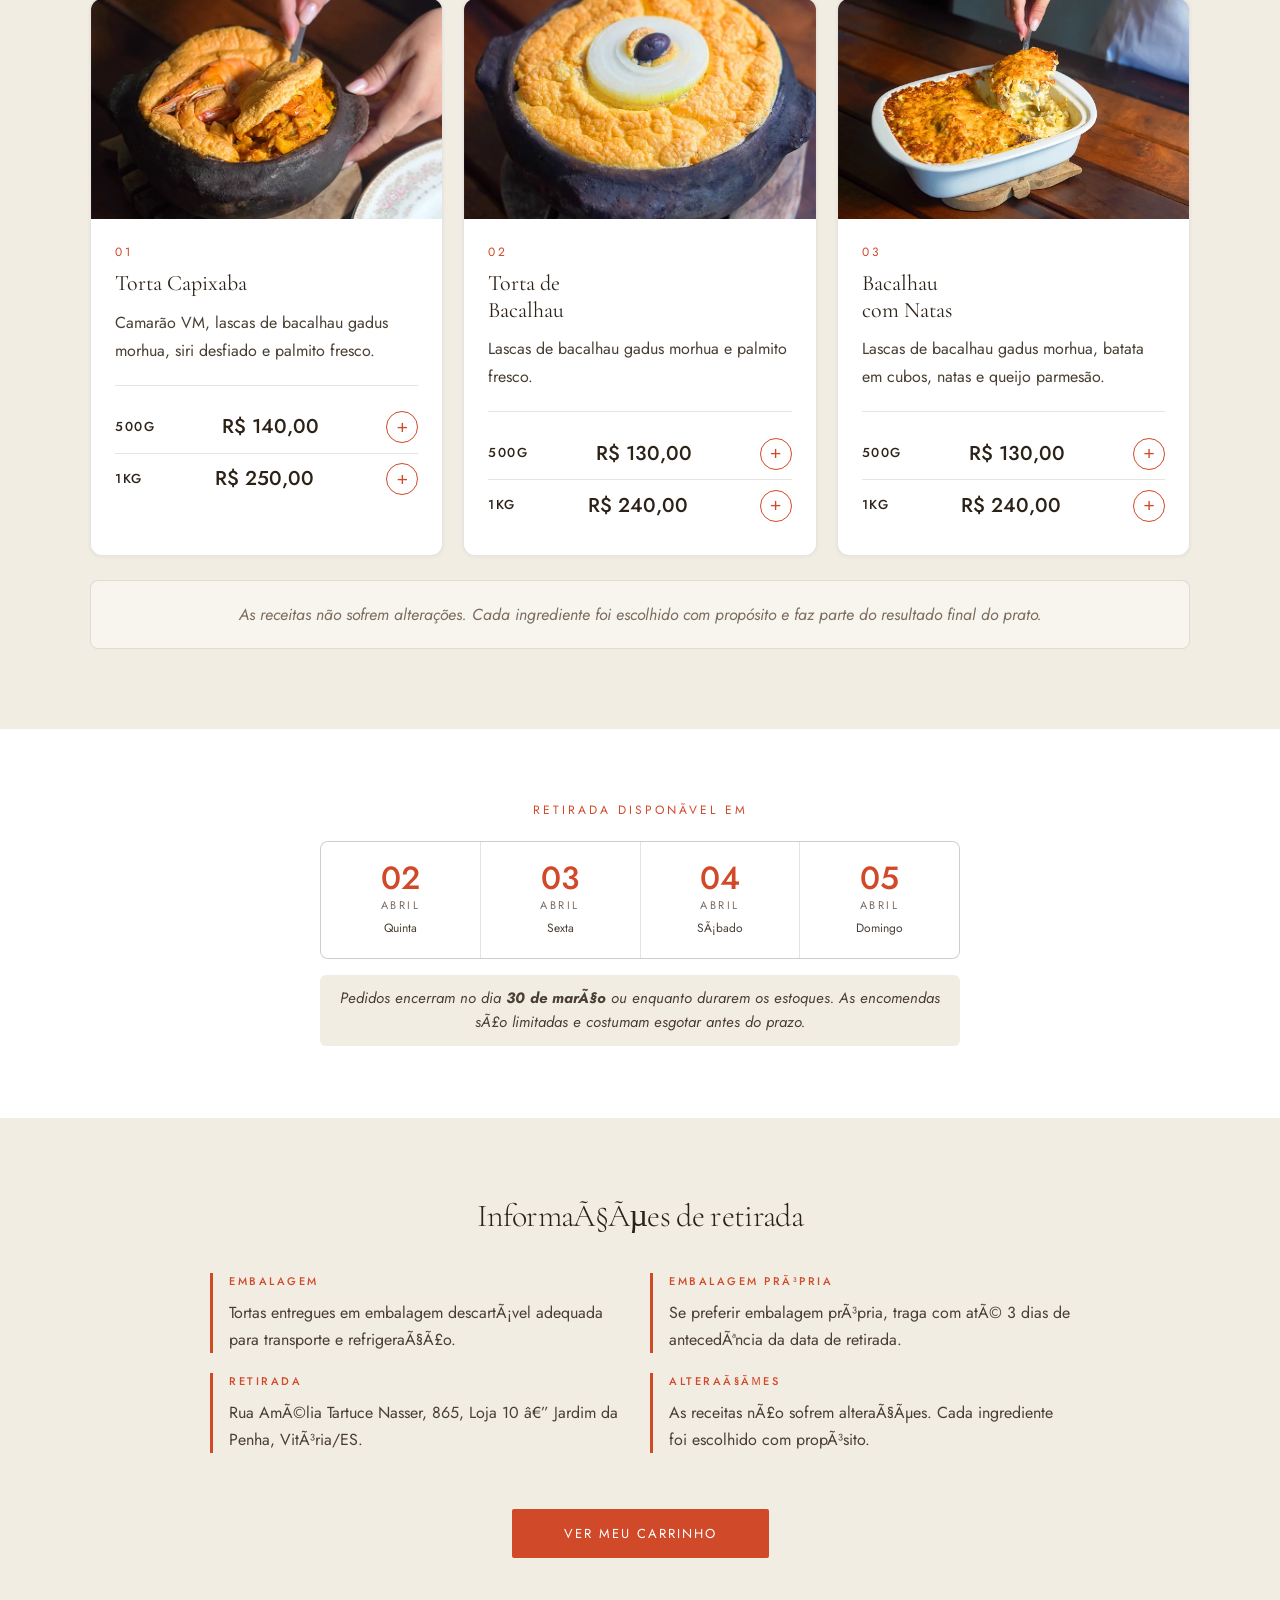
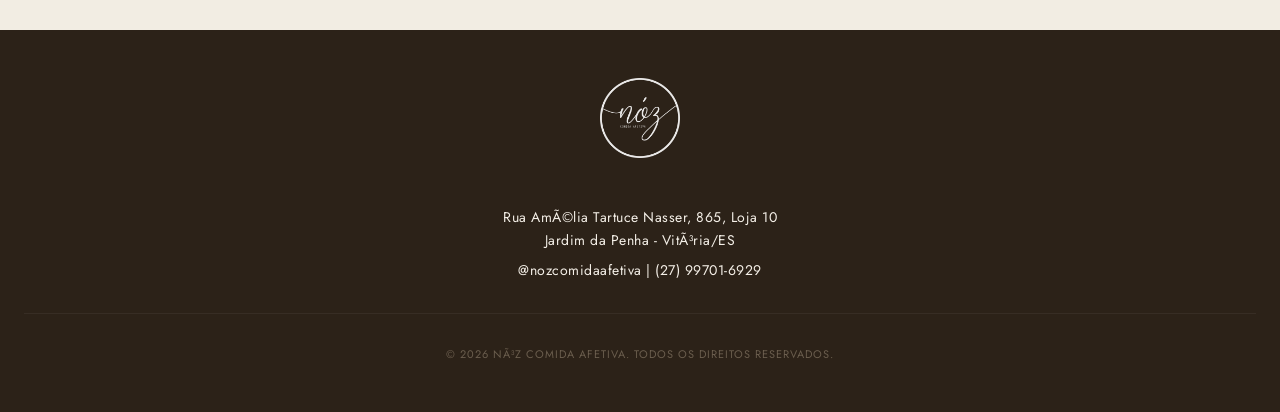
==== commit 70b661a1: "update: semana santa 2026 content and values" ====
--- a/index.html
+++ b/index.html
@@ -143,19 +143,24 @@
         <span class="section-label">Retirada disponível em</span>
         <div class="datas-grid">
           <div class="data-item">
+            <span class="data-dia">02</span>
+            <span class="data-mes">Abril</span>
+            <span class="data-nome">Quinta</span>
+          </div>
+          <div class="data-item">
             <span class="data-dia">03</span>
             <span class="data-mes">Abril</span>
-            <span class="data-nome">Quinta-feira Santa</span>
+            <span class="data-nome">Sexta</span>
           </div>
           <div class="data-item">
             <span class="data-dia">04</span>
             <span class="data-mes">Abril</span>
-            <span class="data-nome">Sexta-feira Santa</span>
+            <span class="data-nome">Sábado</span>
           </div>
           <div class="data-item">
             <span class="data-dia">05</span>
             <span class="data-mes">Abril</span>
-            <span class="data-nome">Sábado de Aleluia</span>
+            <span class="data-nome">Domingo</span>
           </div>
         </div>
         <div class="escassez-box">
--- a/css/styles.css
+++ b/css/styles.css
@@ -115,7 +115,7 @@
 .hero-bg {
   position: absolute;
   inset: 0;
-  background-image: url('../imagens/kv-hero.webp');
+  background-image: url('../imagens/banner-site.webp');
   background-size: cover;
   background-position: center center;
 }
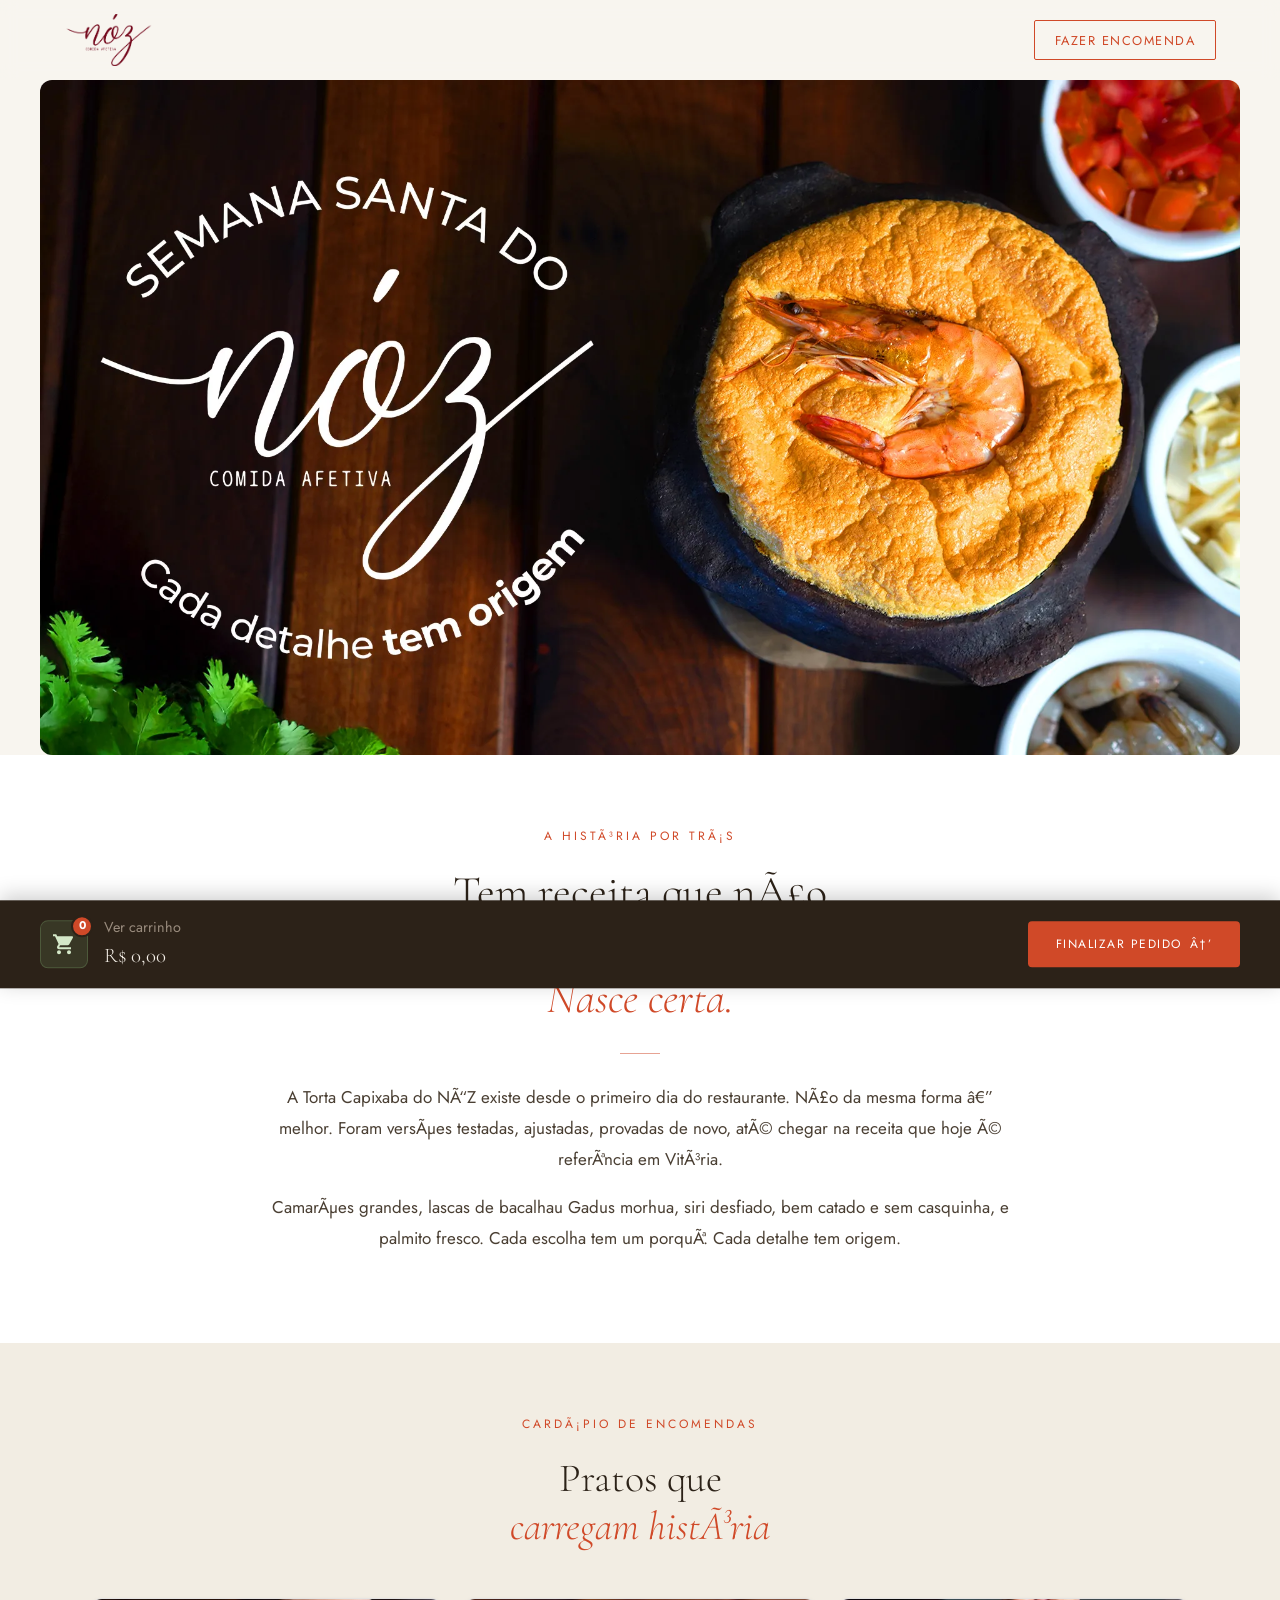
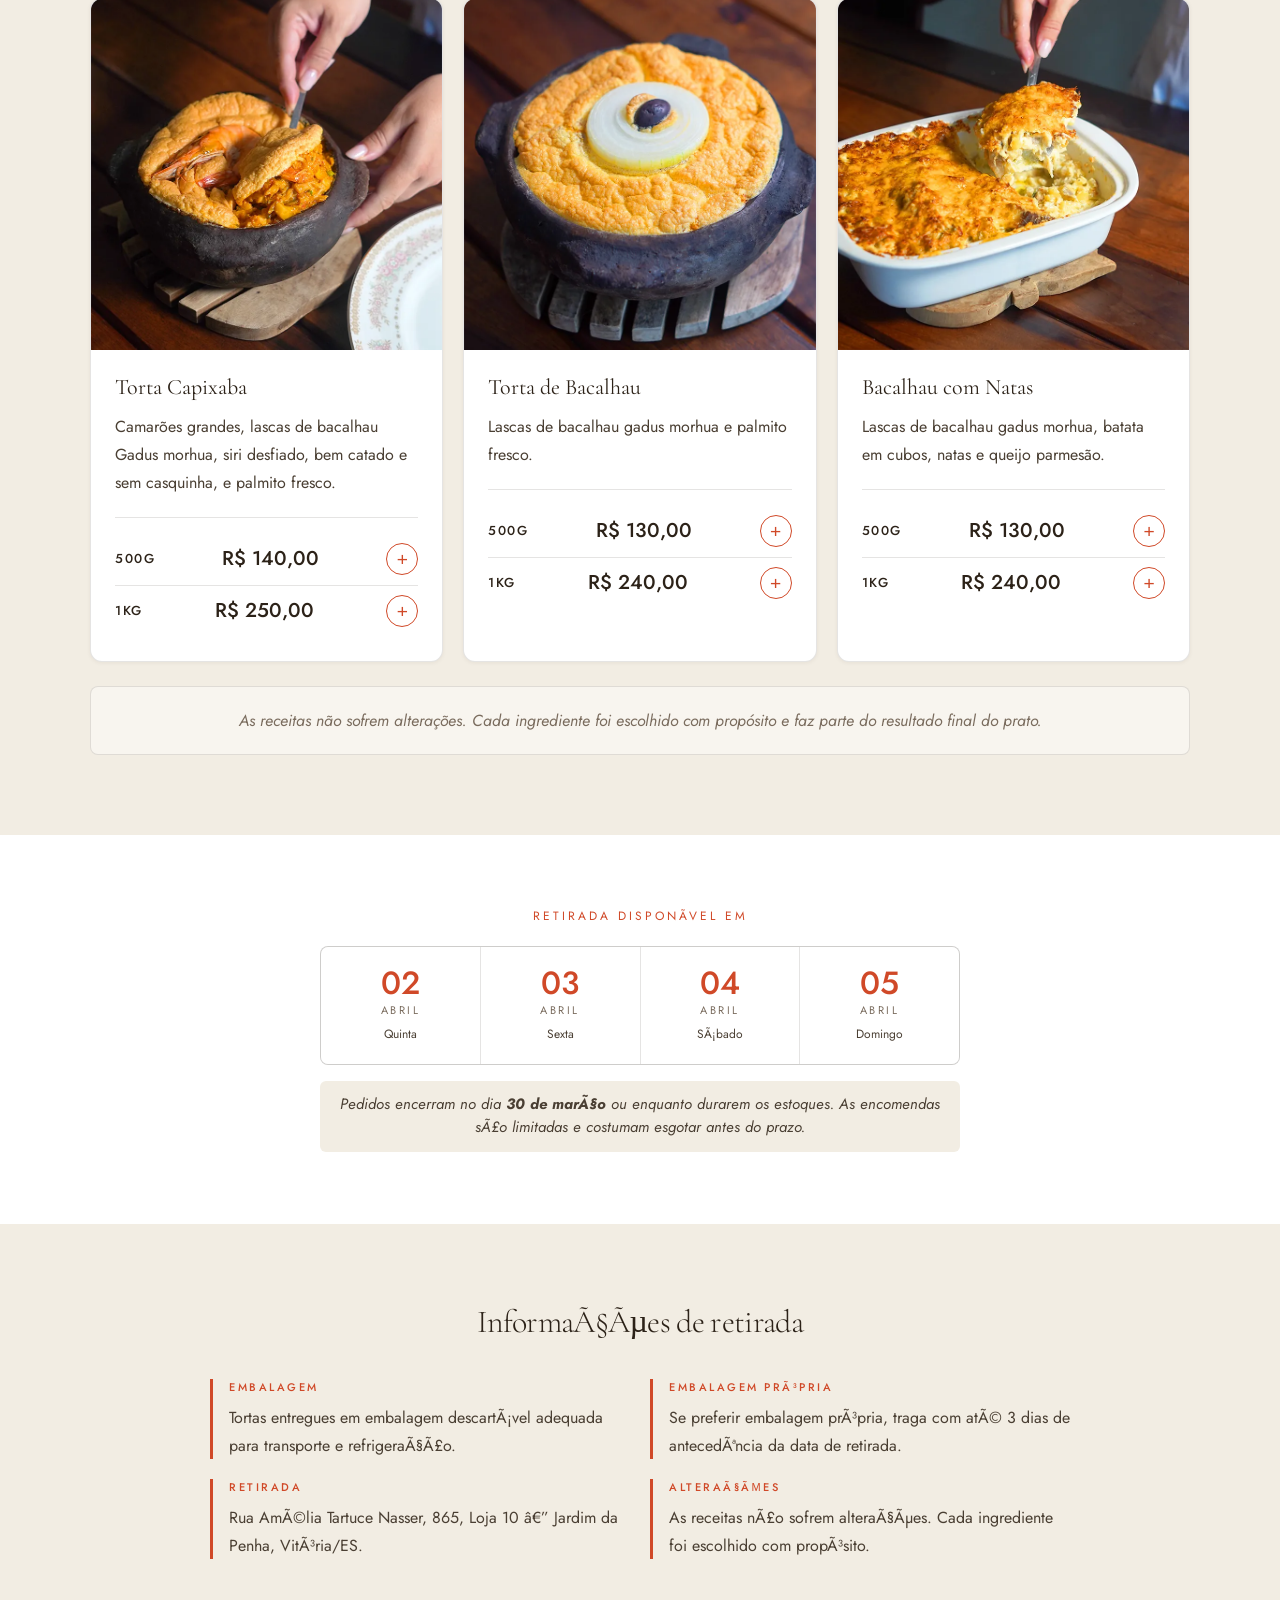
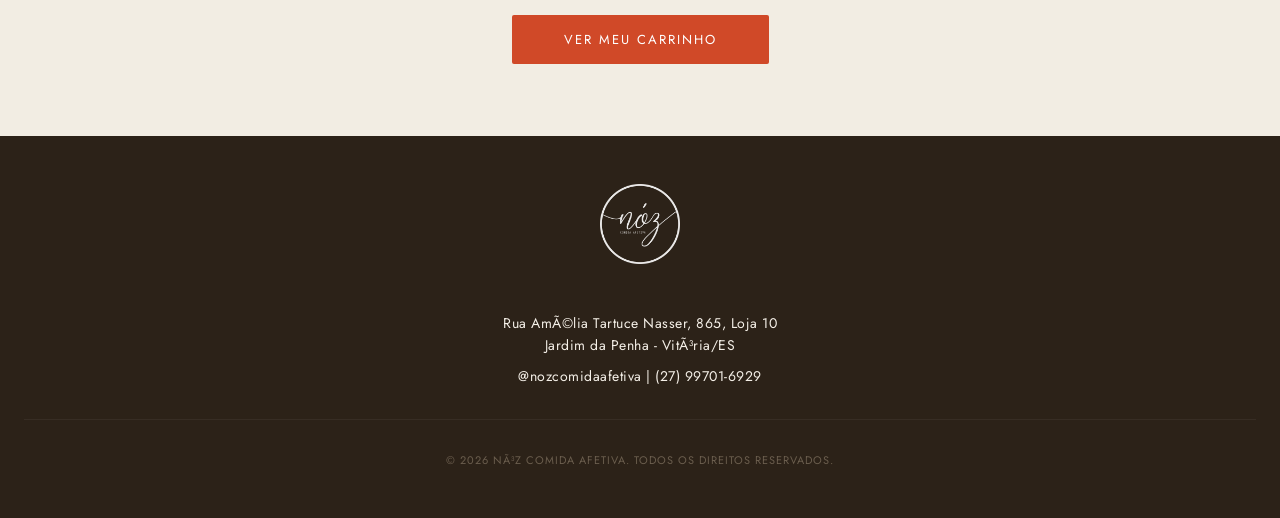
==== commit 618ac953: "update: Torta Capixaba description with more detail" ====
--- a/index.html
+++ b/index.html
@@ -98,8 +98,8 @@
         <div class="divider"></div>
         <p>A Torta Capixaba do NÓZ existe desde o primeiro dia do restaurante. Não da mesma forma — melhor. Foram
           versões testadas, ajustadas, provadas de novo, até chegar na receita que hoje é referência em Vitória.</p>
-        <p>Camarões grandes, lascas de bacalhau gadus morhua, siri desfiado e palmito fresco. Cada escolha tem um
-          porquê. Cada detalhe tem origem.</p>
+        <p>Camarões grandes, lascas de bacalhau Gadus morhua, siri desfiado, bem catado e sem casquinha, e palmito
+          fresco. Cada escolha tem um porquê. Cada detalhe tem origem.</p>
       </div>
     </section>
 
--- a/css/styles.css
+++ b/css/styles.css
@@ -286,7 +286,7 @@
 
 .prato-img {
   width: 100%;
-  height: 220px;
+  aspect-ratio: 1 / 1;
   object-fit: cover;
   display: block;
   cursor: pointer;
